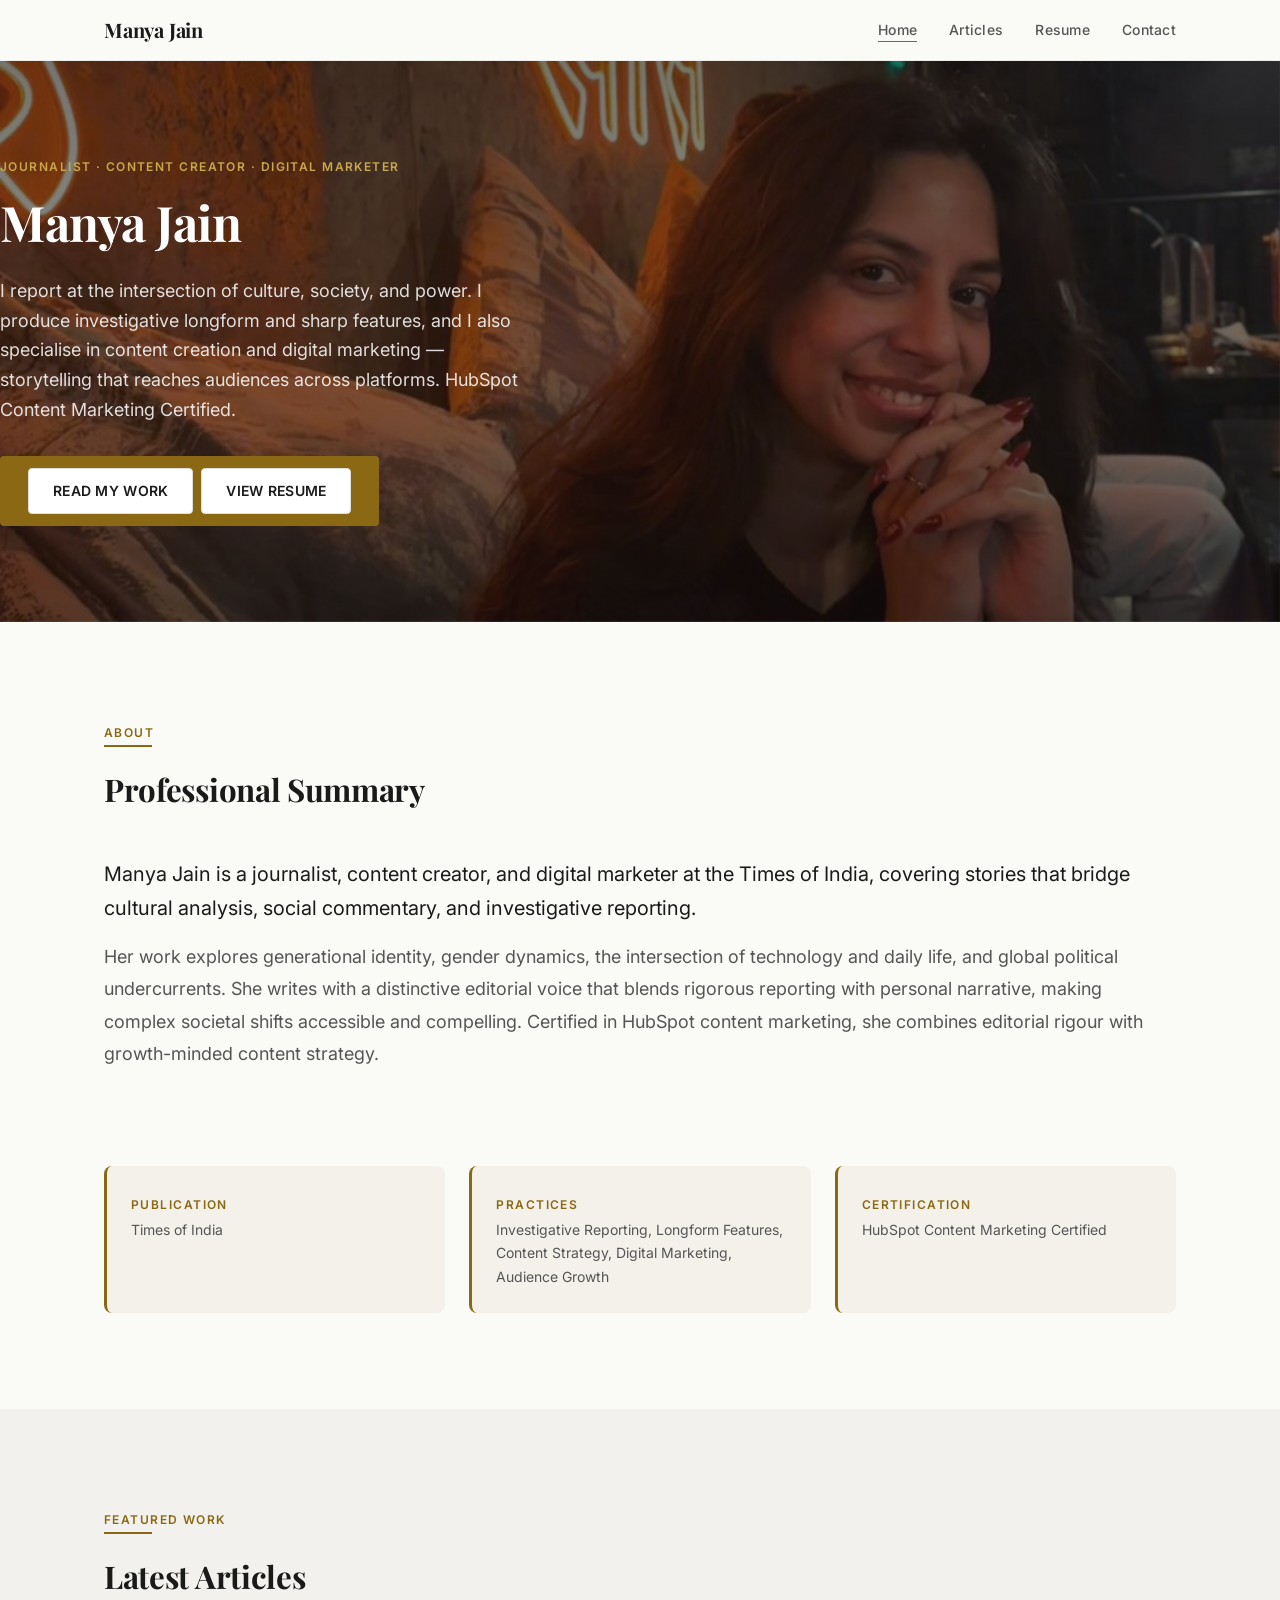
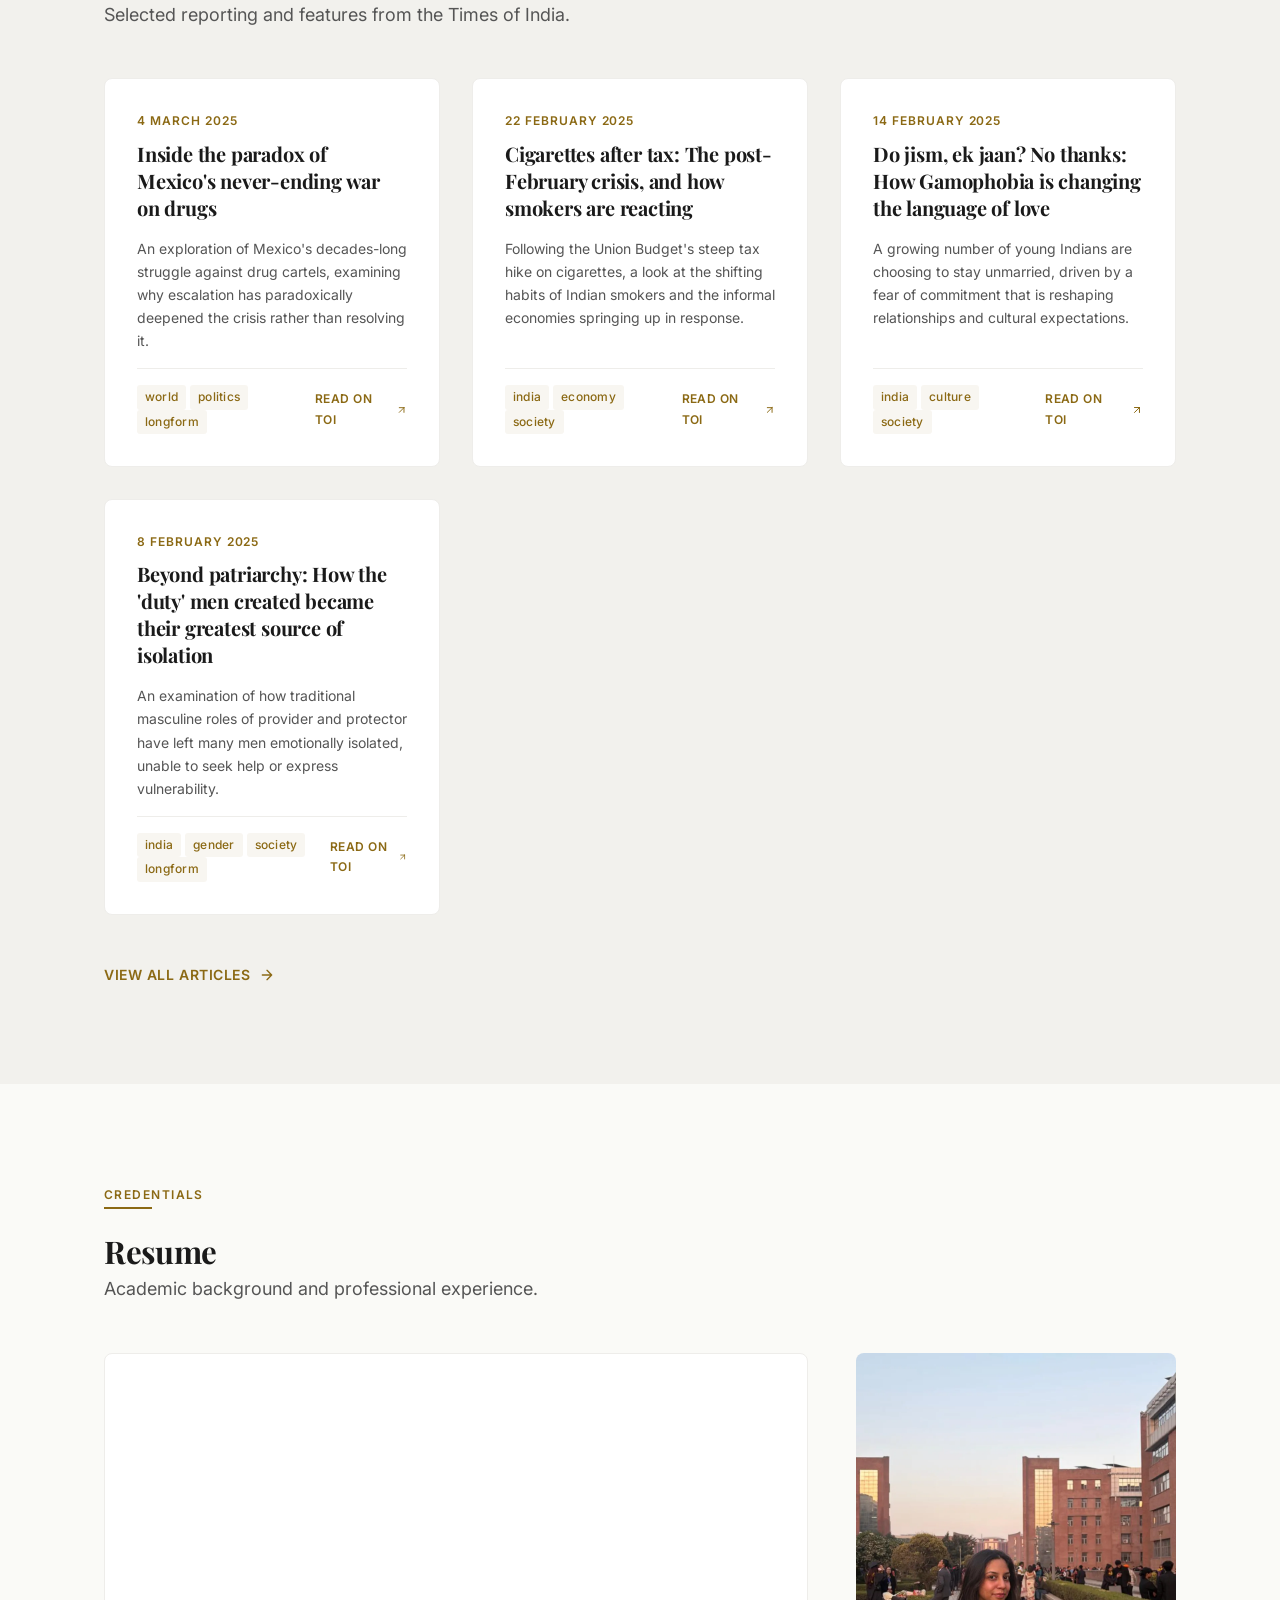
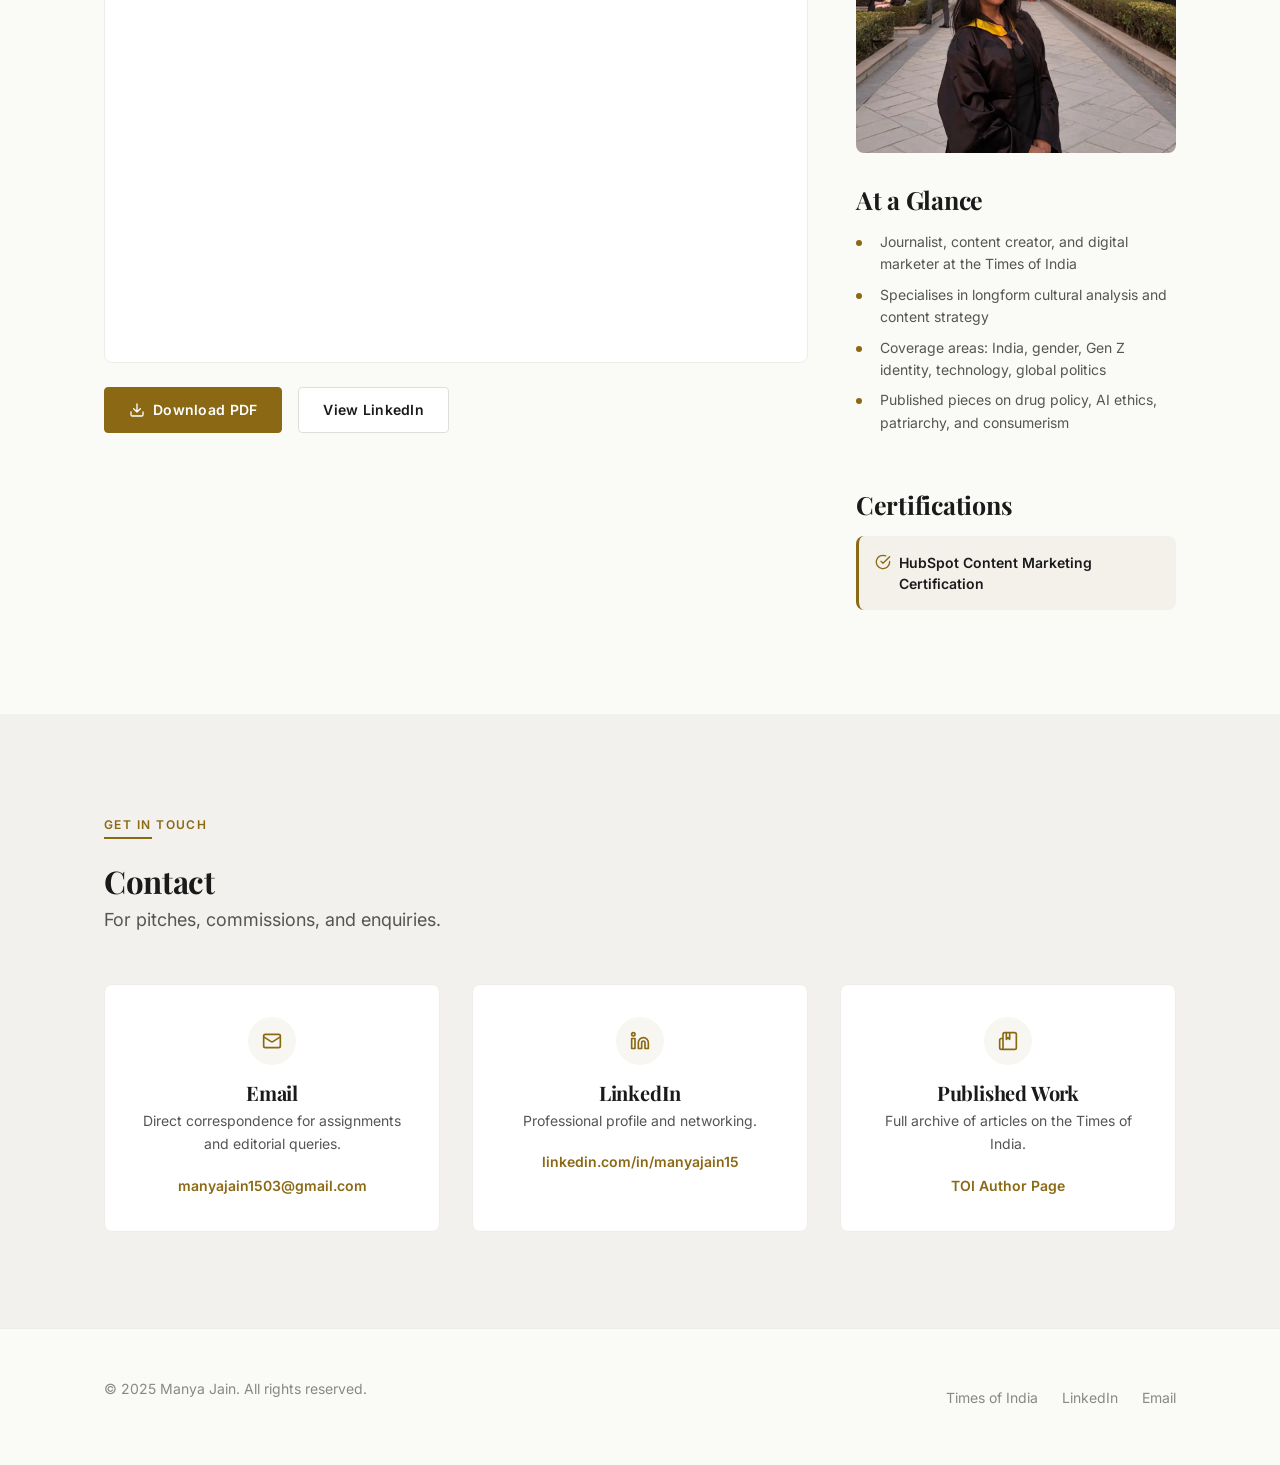
==== index.html @ 1fdf4e92 "Initial commit: Manya Jain portfolio website" ====
<!DOCTYPE html>
<html lang="en">
<head>
  <meta charset="UTF-8">
  <meta name="viewport" content="width=device-width, initial-scale=1.0">

  <!-- SEO -->
  <title>Manya Jain — Journalist, Content Creator &amp; Digital Marketer</title>
  <meta name="description" content="Portfolio of Manya Jain, journalist at the Times of India and certified content marketer. Covering culture, society, and global affairs with editorial rigour and digital-first strategy.">
  <meta name="author" content="Manya Jain">
  <link rel="canonical" href="https://manyajain15.github.io/manya-jain-portfolio/">

  <!-- Open Graph -->
  <meta property="og:type" content="website">
  <meta property="og:title" content="Manya Jain — Journalist, Content Creator &amp; Digital Marketer">
  <meta property="og:description" content="Portfolio of Manya Jain, journalist at the Times of India and certified content marketer. Editorial reporting meets digital strategy.">
  <meta property="og:image" content="assets/photo1-1024-576.jpg">
  <meta property="og:url" content="https://manyajain15.github.io/manya-jain-portfolio/">

  <!-- Fonts: preconnect + load -->
  <link rel="preconnect" href="https://fonts.googleapis.com">
  <link rel="preconnect" href="https://fonts.gstatic.com" crossorigin>
  <link href="https://fonts.googleapis.com/css2?family=Inter:wght@400;500;600;700&family=Playfair+Display:wght@700;800&display=swap" rel="stylesheet">

  <!-- Hero image preload -->
  <link rel="preload" as="image" href="assets/photo1-1024-576.webp" type="image/webp">

  <!-- Styles -->
  <link rel="stylesheet" href="styles.css">

  <!-- JSON-LD Structured Data -->
  <script type="application/ld+json">
  {
    "@context": "https://schema.org",
    "@type": "Person",
    "name": "Manya Jain",
    "url": "https://manyajain15.github.io/manya-jain-portfolio/",
    "image": "assets/photo1.jpg",
    "jobTitle": "Journalist & Content Marketer",
    "worksFor": {
      "@type": "Organization",
      "name": "Times of India"
    },
    "sameAs": [
      "http://www.linkedin.com/in/manyajain15",
      "https://timesofindia.indiatimes.com/toireporter/author-Manya-Jain-479276813.cms"
    ],
    "email": "mailto:manyajain1503@gmail.com"
  }
  </script>
</head>
<body>

  <!-- ============================================================
       NAVIGATION
       ============================================================ -->
  <nav class="site-nav" id="site-nav" aria-label="Primary navigation">
    <div class="container">
      <a href="index.html" class="nav-brand">Manya Jain</a>
      <button class="nav-toggle" id="nav-toggle" aria-label="Open navigation menu" aria-expanded="false">
        <span></span><span></span><span></span>
      </button>
      <ul class="nav-links" id="nav-links" role="list">
        <li><a href="#home" class="active">Home</a></li>
        <li><a href="#articles">Articles</a></li>
        <li><a href="#resume">Resume</a></li>
        <li><a href="#contact">Contact</a></li>
      </ul>
    </div>
  </nav>

  <!-- ============================================================
       HERO
       ============================================================ -->
  <section class="hero" id="hero" role="banner" aria-label="Intro banner" data-focus-x="50" data-focus-y="50">
    <!-- preload top hero -->
    <link rel="preload" as="image" href="assets/photo1-1600-900.webp" type="image/webp">
    <picture id="heroPicture">
      <source type="image/webp" media="(min-width:1200px)" srcset="assets/photo1-2400-1350.webp 2400w, assets/photo1-1600-900.webp 1600w">
      <source type="image/webp" media="(min-width:600px)" srcset="assets/photo1-1024-576.webp 1024w, assets/photo1-768-432.webp 768w">
      <source type="image/jpeg" media="(min-width:1200px)" srcset="assets/photo1-2400-1350.jpg 2400w, assets/photo1-1600-900.jpg 1600w">
      <img src="assets/photo1-1024-576.jpg" alt="Manya Jain — professional portrait" class="hero-img" loading="eager" />
    </picture>

    <div class="hero-overlay" aria-hidden></div>

    <div class="hero-inner">
      <p class="kicker">Journalist · Content Creator · Digital Marketer</p>
      <h1>Manya Jain</h1>
      <p class="lead">I report at the intersection of culture, society, and power. I produce investigative longform and sharp features, and I also specialise in content creation and digital marketing — storytelling that reaches audiences across platforms. HubSpot Content Marketing Certified.</p>
      <div class="hero-cta">
        <a class="btn primary" href="#articles">Read my work</a>
        <a class="btn" href="#resume">View resume</a>
      </div>
    </div>
  </section>

  <main>

    <!-- ============================================================
         ABOUT / SUMMARY
         ============================================================ -->
    <section class="section" id="about">
      <div class="container">
        <div class="section-header">
          <span class="label">About</span>
          <hr class="section-rule">
          <h2>Professional Summary</h2>
        </div>
        <div class="about-grid fade-in">
          <div class="about-text">
            <p>Manya Jain is a journalist, content creator, and digital marketer at the Times of India, covering stories that bridge cultural analysis, social commentary, and investigative reporting.</p>
            <p>Her work explores generational identity, gender dynamics, the intersection of technology and daily life, and global political undercurrents. She writes with a distinctive editorial voice that blends rigorous reporting with personal narrative, making complex societal shifts accessible and compelling. Certified in HubSpot content marketing, she combines editorial rigour with growth-minded content strategy.</p>
          </div>
          <div class="about-highlights stagger">
            <div class="highlight-item fade-in">
              <span class="label">Publication</span>
              <p>Times of India</p>
            </div>
            <div class="highlight-item fade-in">
              <span class="label">Practices</span>
              <p>Investigative Reporting, Longform Features, Content Strategy, Digital Marketing, Audience Growth</p>
            </div>
            <div class="highlight-item fade-in">
              <span class="label">Certification</span>
              <p>HubSpot Content Marketing Certified</p>
            </div>
          </div>
        </div>
      </div>
    </section>

    <!-- ============================================================
         FEATURED ARTICLES
         ============================================================ -->
    <section class="section" id="articles" style="background: var(--color-bg-alt);">
      <div class="container">
        <div class="section-header">
          <span class="label">Featured Work</span>
          <hr class="section-rule">
          <h2>Latest Articles</h2>
          <p class="section-subtitle">Selected reporting and features from the Times of India.</p>
        </div>
        <div class="articles-grid stagger" id="featured-articles">
          <!-- Dynamically populated by script.js -->
        </div>
        <a href="articles.html" class="view-all-link">
          View all articles
          <svg xmlns="http://www.w3.org/2000/svg" width="16" height="16" viewBox="0 0 24 24" fill="none" stroke="currentColor" stroke-width="2" stroke-linecap="round" stroke-linejoin="round"><path d="M5 12h14M12 5l7 7-7 7"/></svg>
        </a>
      </div>
    </section>

    <!-- ============================================================
         RESUME
         ============================================================ -->
    <section class="section" id="resume">
      <div class="container">
        <div class="section-header">
          <span class="label">Credentials</span>
          <hr class="section-rule">
          <h2>Resume</h2>
          <p class="section-subtitle">Academic background and professional experience.</p>
        </div>
        <div class="resume-layout fade-in">
          <div>
            <div class="resume-embed-wrap">
              <iframe
                class="resume-embed"
                src="assets/Manya_Jain_Resume.pdf#toolbar=0"
                title="Resume — Manya Jain"
                loading="lazy"
              ></iframe>
            </div>
            <div class="resume-actions">
              <a href="assets/Manya_Jain_Resume.pdf" download class="btn btn-primary">
                <svg xmlns="http://www.w3.org/2000/svg" width="16" height="16" viewBox="0 0 24 24" fill="none" stroke="currentColor" stroke-width="2" stroke-linecap="round" stroke-linejoin="round"><path d="M21 15v4a2 2 0 01-2 2H5a2 2 0 01-2-2v-4M7 10l5 5 5-5M12 15V3"/></svg>
                Download PDF
              </a>
              <a href="http://www.linkedin.com/in/manyajain15" target="_blank" rel="noopener" class="btn">
                View LinkedIn
              </a>
            </div>
          </div>
          <aside class="resume-sidebar">
            <div class="resume-photo">
              <picture class="portrait">
                <source type="image/webp" srcset="assets/photo2-1200-1200.webp 1200w, assets/photo2-600-600.webp 600w">
                <img src="assets/photo2-600-600.jpg" alt="Manya Jain portrait" loading="lazy" width="300" height="300" />
              </picture>
            </div>
            <div class="cv-summary">
              <h3>At a Glance</h3>
              <ul>
                <li>Journalist, content creator, and digital marketer at the Times of India</li>
                <li>Specialises in longform cultural analysis and content strategy</li>
                <li>Coverage areas: India, gender, Gen Z identity, technology, global politics</li>
                <li>Published pieces on drug policy, AI ethics, patriarchy, and consumerism</li>
              </ul>
            </div>
            <div class="certifications">
              <h3>Certifications</h3>
              <ul>
                <li>
                  <svg xmlns="http://www.w3.org/2000/svg" width="16" height="16" viewBox="0 0 24 24" fill="none" stroke="currentColor" stroke-width="2" stroke-linecap="round" stroke-linejoin="round"><path d="M22 11.08V12a10 10 0 11-5.93-9.14"/><path d="M22 4L12 14.01l-3-3"/></svg>
                  HubSpot Content Marketing Certification
                </li>
              </ul>
            </div>
          </aside>
        </div>
      </div>
    </section>

    <!-- ============================================================
         CONTACT
         ============================================================ -->
    <section class="section contact-section" id="contact">
      <div class="container">
        <div class="section-header">
          <span class="label">Get in Touch</span>
          <hr class="section-rule">
          <h2>Contact</h2>
          <p class="section-subtitle">For pitches, commissions, and enquiries.</p>
        </div>
        <div class="contact-grid">

          <div class="contact-card fade-in">
            <div class="contact-icon">
              <svg xmlns="http://www.w3.org/2000/svg" viewBox="0 0 24 24" fill="none" stroke="currentColor" stroke-width="2" stroke-linecap="round" stroke-linejoin="round"><rect x="2" y="4" width="20" height="16" rx="2"/><path d="M22 7l-8.97 5.7a1.94 1.94 0 01-2.06 0L2 7"/></svg>
            </div>
            <h4>Email</h4>
            <p>Direct correspondence for assignments and editorial queries.</p>
            <a href="mailto:manyajain1503@gmail.com" class="contact-link">manyajain1503@gmail.com</a>
          </div>

          <div class="contact-card fade-in">
            <div class="contact-icon">
              <svg xmlns="http://www.w3.org/2000/svg" viewBox="0 0 24 24" fill="none" stroke="currentColor" stroke-width="2" stroke-linecap="round" stroke-linejoin="round"><path d="M16 8a6 6 0 016 6v7h-4v-7a2 2 0 00-4 0v7h-4v-7a6 6 0 016-6z"/><rect x="2" y="9" width="4" height="12"/><circle cx="4" cy="4" r="2"/></svg>
            </div>
            <h4>LinkedIn</h4>
            <p>Professional profile and networking.</p>
            <a href="http://www.linkedin.com/in/manyajain15" target="_blank" rel="noopener" class="contact-link">linkedin.com/in/manyajain15</a>
          </div>

          <div class="contact-card fade-in">
            <div class="contact-icon">
              <svg xmlns="http://www.w3.org/2000/svg" viewBox="0 0 24 24" fill="none" stroke="currentColor" stroke-width="2" stroke-linecap="round" stroke-linejoin="round"><path d="M4 22h16a2 2 0 002-2V4a2 2 0 00-2-2H8a2 2 0 00-2 2v16a2 2 0 01-2 2zm0 0a2 2 0 01-2-2v-9c0-1.1.9-2 2-2h2M14 2v8l-2-2-2 2V2"/></svg>
            </div>
            <h4>Published Work</h4>
            <p>Full archive of articles on the Times of India.</p>
            <a href="https://timesofindia.indiatimes.com/toireporter/author-Manya-Jain-479276813.cms" target="_blank" rel="noopener" class="contact-link">TOI Author Page</a>
          </div>

        </div>
      </div>
    </section>

  </main>

  <!-- ============================================================
       FOOTER
       ============================================================ -->
  <footer class="site-footer">
    <div class="container footer-inner">
      <p class="footer-copy">&copy; 2025 Manya Jain. All rights reserved.</p>
      <ul class="footer-links" role="list">
        <li><a href="https://timesofindia.indiatimes.com/toireporter/author-Manya-Jain-479276813.cms" target="_blank" rel="noopener">Times of India</a></li>
        <li><a href="http://www.linkedin.com/in/manyajain15" target="_blank" rel="noopener">LinkedIn</a></li>
        <li><a href="mailto:manyajain1503@gmail.com">Email</a></li>
      </ul>
    </div>
  </footer>

  <!-- Scripts (deferred) -->
  <script src="script.js" defer></script>
</body>
</html>
---- styles.css ----
/* ============================================================
   Manya Jain — Portfolio Design System
   Editorial-grade, mobile-first, accessible
   ============================================================ */

/* --- Design Tokens --- */
:root {
  /* Palette */
  --color-bg:        #FAFAF7;
  --color-bg-alt:    #F2F1ED;
  --color-surface:   #FFFFFF;
  --color-text:      #1A1A1A;
  --color-text-secondary: #555555;
  --color-muted:     #888888;
  --color-accent:    #8B6914;
  --color-accent-light: #C9A84C;
  --color-accent-bg: rgba(139, 105, 20, 0.06);
  --color-border:    #E0DED8;
  --color-border-light: #EEEDEA;
  --color-link:      #8B6914;
  --color-link-hover:#6B5010;
  --color-hero-overlay: rgba(26, 26, 26, 0.55);

  /* Typography */
  --font-heading:    'Playfair Display', Georgia, 'Times New Roman', serif;
  --font-body:       'Inter', -apple-system, BlinkMacSystemFont, 'Segoe UI', Roboto, sans-serif;
  --font-mono:       'JetBrains Mono', 'Fira Code', monospace;

  /* Type Scale (major third — 1.25) */
  --text-xs:   0.75rem;   /* 12px */
  --text-sm:   0.875rem;  /* 14px */
  --text-base: 1rem;      /* 16px */
  --text-md:   1.125rem;  /* 18px */
  --text-lg:   1.25rem;   /* 20px */
  --text-xl:   1.563rem;  /* 25px */
  --text-2xl:  1.953rem;  /* ~31px */
  --text-3xl:  2.441rem;  /* ~39px */
  --text-4xl:  3.052rem;  /* ~49px */

  /* Spacing */
  --space-xs:  0.25rem;
  --space-sm:  0.5rem;
  --space-md:  1rem;
  --space-lg:  1.5rem;
  --space-xl:  2rem;
  --space-2xl: 3rem;
  --space-3xl: 4rem;
  --space-4xl: 6rem;

  /* Layout */
  --max-width:   1120px;
  --radius-sm:   4px;
  --radius-md:   8px;
  --radius-lg:   12px;

  /* Motion */
  --ease-out:    cubic-bezier(0.16, 1, 0.3, 1);
  --transition:  0.25s var(--ease-out);
  --transition-slow: 0.45s var(--ease-out);

  /* Hero */
  --hero-focus: 50% 50%;
  --hero-height-desktop: 60vh;
  --hero-height-mobile:  48vh;
}


/* --- Reset & Base --- */
*, *::before, *::after { box-sizing: border-box; margin: 0; padding: 0; }

html {
  font-size: 16px;
  scroll-behavior: smooth;
  -webkit-text-size-adjust: 100%;
}

body {
  font-family: var(--font-body);
  font-size: var(--text-base);
  line-height: 1.7;
  color: var(--color-text);
  background-color: var(--color-bg);
  -webkit-font-smoothing: antialiased;
  -moz-osx-font-smoothing: grayscale;
}

img { max-width: 100%; height: auto; display: block; }
a { color: var(--color-link); text-decoration: none; transition: color var(--transition); }
a:hover { color: var(--color-link-hover); }
a:focus-visible { outline: 2px solid var(--color-accent); outline-offset: 2px; border-radius: 2px; }
button:focus-visible { outline: 2px solid var(--color-accent); outline-offset: 2px; border-radius: 2px; }

::selection { background: var(--color-accent); color: #fff; }


/* --- Typography --- */
h1, h2, h3, h4 {
  font-family: var(--font-heading);
  font-weight: 700;
  line-height: 1.2;
  letter-spacing: -0.01em;
  color: var(--color-text);
}

h1 { font-size: var(--text-4xl); }
h2 { font-size: var(--text-2xl); margin-bottom: var(--space-md); }
h3 { font-size: var(--text-xl);  margin-bottom: var(--space-sm); }
h4 { font-size: var(--text-lg);  }

p { margin-bottom: var(--space-md); }

.label {
  font-family: var(--font-body);
  font-size: var(--text-xs);
  font-weight: 600;
  letter-spacing: 0.12em;
  text-transform: uppercase;
  color: var(--color-accent);
}

.section-rule {
  width: 48px;
  height: 2px;
  background: var(--color-accent);
  border: none;
  margin-bottom: var(--space-lg);
}


/* --- Container --- */
.container {
  width: 100%;
  max-width: var(--max-width);
  margin: 0 auto;
  padding: 0 var(--space-lg);
}


/* ============================================================
   NAVIGATION
   ============================================================ */
.site-nav {
  position: sticky;
  top: 0;
  z-index: 100;
  background: rgba(250, 250, 247, 0.92);
  backdrop-filter: blur(12px);
  -webkit-backdrop-filter: blur(12px);
  border-bottom: 1px solid var(--color-border-light);
  transition: box-shadow var(--transition);
}

.site-nav.scrolled {
  box-shadow: 0 1px 8px rgba(0,0,0,0.06);
}

.site-nav .container {
  display: flex;
  align-items: center;
  justify-content: space-between;
  height: 60px;
}

.nav-brand {
  font-family: var(--font-heading);
  font-size: var(--text-lg);
  font-weight: 700;
  color: var(--color-text);
  letter-spacing: -0.01em;
}
.nav-brand:hover { color: var(--color-accent); }

.nav-links {
  display: flex;
  align-items: center;
  gap: var(--space-xl);
  list-style: none;
}

.nav-links a {
  font-size: var(--text-sm);
  font-weight: 500;
  color: var(--color-text-secondary);
  letter-spacing: 0.02em;
  position: relative;
  padding-bottom: 2px;
}

.nav-links a::after {
  content: '';
  position: absolute;
  left: 0;
  bottom: -2px;
  width: 0;
  height: 1.5px;
  background: var(--color-accent);
  transition: width var(--transition);
}
.nav-links a:hover::after,
.nav-links a.active::after { width: 100%; }
.nav-links a:hover { color: var(--color-text); }

/* Mobile hamburger */
.nav-toggle {
  display: none;
  background: none;
  border: none;
  cursor: pointer;
  padding: var(--space-sm);
}
.nav-toggle span {
  display: block;
  width: 22px;
  height: 2px;
  background: var(--color-text);
  margin: 5px 0;
  transition: var(--transition);
  border-radius: 1px;
}

@media (max-width: 768px) {
  .nav-toggle { display: block; }

  .nav-links {
    display: none;
    position: absolute;
    top: 60px;
    left: 0;
    right: 0;
    background: var(--color-surface);
    flex-direction: column;
    padding: var(--space-lg);
    gap: var(--space-lg);
    border-bottom: 1px solid var(--color-border);
    box-shadow: 0 8px 24px rgba(0,0,0,0.08);
  }
  .nav-links.open { display: flex; }
}


/* ============================================================
   HERO SECTION
   ============================================================ */
.hero{
  position:relative;
  min-height:var(--hero-height-desktop);
  display:flex;
  align-items:center;
  color: #fff;
  overflow:hidden;
}
.hero img.hero-img{
  position:absolute;
  inset:0;
  width:100%;
  height:100%;
  object-fit:cover;
  object-position: var(--hero-focus);
  filter: saturate(.9) contrast(.95);
  transition: transform .4s ease, opacity .4s ease;
  will-change: transform;
}
.hero .hero-overlay{
  position:absolute; inset:0;
  background: linear-gradient(180deg, rgba(10,10,10,0.55) 0%, rgba(10,10,10,0.45) 50%, rgba(10,10,10,0.55) 100%);
  pointer-events:none;
}
.hero-inner{ position:relative; max-width:720px; padding:48px; z-index:2; }
@media (max-width:980px){
  .hero{ min-height:var(--hero-height-mobile) }
}

.hero-inner {
  position: relative;
  z-index: 3;
  color: #fff;
  max-width: 640px;
  padding: var(--space-4xl) 0;
}

.hero-inner .kicker {
  color: var(--color-accent-light);
  margin-bottom: var(--space-md);
  font-family: var(--font-body);
  font-size: var(--text-xs);
  font-weight: 600;
  letter-spacing: 0.12em;
  text-transform: uppercase;
}

.hero-inner h1 {
  color: #fff;
  margin-bottom: var(--space-lg);
  font-size: var(--text-4xl);
}

.hero-inner .lead {
  font-size: var(--text-md);
  line-height: 1.65;
  color: rgba(255,255,255,0.85);
  margin-bottom: var(--space-xl);
  max-width: 520px;
}

.hero-cta {
  display: inline-flex;
  align-items: center;
  gap: var(--space-sm);
  background: var(--color-accent);
  color: #fff;
  font-size: var(--text-sm);
  font-weight: 600;
  padding: 12px 28px;
  border-radius: var(--radius-sm);
  letter-spacing: 0.04em;
  text-transform: uppercase;
  border: none;
  cursor: pointer;
  transition: background var(--transition), transform var(--transition);
}
.hero-cta:hover { background: var(--color-link-hover); color: #fff; transform: translateY(-1px); }
.hero-cta svg { width: 16px; height: 16px; }


/* ============================================================
   SECTIONS
   ============================================================ */
.section {
  padding: var(--space-4xl) 0;
}

.section-header {
  margin-bottom: var(--space-2xl);
}

.section-header h2 {
  margin-bottom: var(--space-xs);
}

.section-subtitle {
  color: var(--color-text-secondary);
  font-size: var(--text-md);
  max-width: 560px;
}


/* ============================================================
   ABOUT / SUMMARY
   ============================================================ */
.about-grid {
  display: grid;
  grid-template-columns: 1fr;
  gap: var(--space-2xl);
}

.about-text p {
  font-size: var(--text-md);
  color: var(--color-text-secondary);
  line-height: 1.8;
}

.about-text p:first-of-type {
  font-size: var(--text-lg);
  color: var(--color-text);
  line-height: 1.7;
}

.about-highlights {
  display: grid;
  grid-template-columns: repeat(auto-fit, minmax(200px, 1fr));
  gap: var(--space-lg);
  margin-top: var(--space-xl);
}

.highlight-item {
  padding: var(--space-lg);
  background: var(--color-accent-bg);
  border-radius: var(--radius-md);
  border-left: 3px solid var(--color-accent);
}

.highlight-item .label {
  margin-bottom: var(--space-xs);
}

.highlight-item p {
  font-size: var(--text-sm);
  color: var(--color-text-secondary);
  margin: 0;
}


/* ============================================================
   ARTICLE CARDS
   ============================================================ */
.articles-grid {
  display: grid;
  grid-template-columns: repeat(auto-fill, minmax(300px, 1fr));
  gap: var(--space-xl);
}

.article-card {
  background: var(--color-surface);
  border: 1px solid var(--color-border-light);
  border-radius: var(--radius-md);
  padding: var(--space-xl);
  transition: transform var(--transition), box-shadow var(--transition), border-color var(--transition);
  display: flex;
  flex-direction: column;
}

.article-card:hover {
  transform: translateY(-3px);
  box-shadow: 0 8px 30px rgba(0,0,0,0.06);
  border-color: var(--color-accent-light);
}

.article-card .card-date {
  font-size: var(--text-xs);
  font-weight: 600;
  color: var(--color-accent);
  letter-spacing: 0.08em;
  text-transform: uppercase;
  margin-bottom: var(--space-sm);
}

.article-card h3 {
  font-size: var(--text-lg);
  line-height: 1.35;
  margin-bottom: var(--space-md);
}

.article-card h3 a {
  color: var(--color-text);
  transition: color var(--transition);
}
.article-card h3 a:hover { color: var(--color-accent); }

.article-card .card-excerpt {
  font-size: var(--text-sm);
  color: var(--color-text-secondary);
  line-height: 1.65;
  flex: 1;
  margin-bottom: var(--space-md);
}

.article-card .card-meta {
  display: flex;
  align-items: center;
  justify-content: space-between;
  font-size: var(--text-xs);
  color: var(--color-muted);
  padding-top: var(--space-md);
  border-top: 1px solid var(--color-border-light);
}

.card-read-link {
  font-weight: 600;
  color: var(--color-accent);
  font-size: var(--text-xs);
  letter-spacing: 0.04em;
  text-transform: uppercase;
  display: inline-flex;
  align-items: center;
  gap: 4px;
}
.card-read-link:hover { color: var(--color-link-hover); }
.card-read-link svg { width: 12px; height: 12px; transition: transform var(--transition); }
.card-read-link:hover svg { transform: translateX(3px); }

.view-all-link {
  display: inline-flex;
  align-items: center;
  gap: var(--space-sm);
  font-weight: 600;
  font-size: var(--text-sm);
  color: var(--color-accent);
  margin-top: var(--space-2xl);
  letter-spacing: 0.04em;
  text-transform: uppercase;
}
.view-all-link:hover { color: var(--color-link-hover); }


/* ============================================================
   ARTICLES PAGE  (articles.html)
   ============================================================ */
.page-header {
  padding: var(--space-3xl) 0 var(--space-xl);
  border-bottom: 1px solid var(--color-border-light);
  margin-bottom: var(--space-2xl);
}

.page-header h1 {
  font-size: var(--text-3xl);
  margin-bottom: var(--space-sm);
}

.page-header .section-subtitle {
  margin-bottom: var(--space-xl);
}

/* Search & Filters */
.search-filters {
  display: flex;
  flex-wrap: wrap;
  gap: var(--space-md);
  align-items: center;
}

.search-input-wrap {
  position: relative;
  flex: 1;
  min-width: 240px;
}

.search-input-wrap svg {
  position: absolute;
  left: 14px;
  top: 50%;
  transform: translateY(-50%);
  width: 16px;
  height: 16px;
  color: var(--color-muted);
  pointer-events: none;
}

.search-input {
  width: 100%;
  padding: 11px 14px 11px 40px;
  border: 1px solid var(--color-border);
  border-radius: var(--radius-sm);
  font-family: var(--font-body);
  font-size: var(--text-sm);
  color: var(--color-text);
  background: var(--color-surface);
  transition: border-color var(--transition), box-shadow var(--transition);
}
.search-input:focus {
  outline: none;
  border-color: var(--color-accent);
  box-shadow: 0 0 0 3px var(--color-accent-bg);
}
.search-input::placeholder { color: var(--color-muted); }

.filter-select {
  padding: 11px 36px 11px 14px;
  border: 1px solid var(--color-border);
  border-radius: var(--radius-sm);
  font-family: var(--font-body);
  font-size: var(--text-sm);
  color: var(--color-text);
  background: var(--color-surface);
  appearance: none;
  cursor: pointer;
  background-image: url("data:image/svg+xml,%3Csvg xmlns='http://www.w3.org/2000/svg' width='12' height='12' viewBox='0 0 24 24' fill='none' stroke='%23888' stroke-width='2'%3E%3Cpath d='M6 9l6 6 6-6'/%3E%3C/svg%3E");
  background-repeat: no-repeat;
  background-position: right 12px center;
  transition: border-color var(--transition);
}
.filter-select:focus {
  outline: none;
  border-color: var(--color-accent);
  box-shadow: 0 0 0 3px var(--color-accent-bg);
}

.results-count {
  font-size: var(--text-sm);
  color: var(--color-muted);
  margin-bottom: var(--space-lg);
}

.no-results {
  text-align: center;
  padding: var(--space-4xl) var(--space-xl);
  color: var(--color-muted);
  font-style: italic;
}

/* Tags */
.tag {
  display: inline-block;
  font-size: var(--text-xs);
  font-weight: 500;
  color: var(--color-accent);
  background: var(--color-accent-bg);
  padding: 2px 8px;
  border-radius: 3px;
  letter-spacing: 0.02em;
  margin-right: 4px;
}


/* ============================================================
   RESUME SECTION
   ============================================================ */
.resume-layout {
  display: grid;
  grid-template-columns: 1fr;
  gap: var(--space-2xl);
}

.resume-embed-wrap {
  background: var(--color-surface);
  border: 1px solid var(--color-border-light);
  border-radius: var(--radius-md);
  overflow: hidden;
}

.resume-embed {
  width: 100%;
  height: 600px;
  border: none;
}

.resume-actions {
  display: flex;
  gap: var(--space-md);
  margin-top: var(--space-lg);
}

.resume-sidebar {
  display: flex;
  flex-direction: column;
  gap: var(--space-xl);
}

.resume-photo {
  border-radius: var(--radius-md);
  overflow: hidden;
  aspect-ratio: 4/5;
}

.resume-photo img {
  width: 100%;
  height: 100%;
  object-fit: cover;
  transition: transform var(--transition-slow);
}
.resume-photo:hover img { transform: scale(1.02); }

.cv-summary h3 {
  margin-bottom: var(--space-md);
}

.cv-summary ul {
  list-style: none;
  padding: 0;
}

.cv-summary li {
  position: relative;
  padding-left: var(--space-lg);
  margin-bottom: var(--space-sm);
  font-size: var(--text-sm);
  color: var(--color-text-secondary);
  line-height: 1.6;
}

.cv-summary li::before {
  content: '';
  position: absolute;
  left: 0;
  top: 9px;
  width: 6px;
  height: 6px;
  background: var(--color-accent);
  border-radius: 50%;
}

@media (min-width: 769px) {
  .resume-layout {
    grid-template-columns: 1fr 320px;
  }
}

/* Certifications */
.certifications {
  margin-top: var(--space-md);
}

.certifications h3 {
  margin-bottom: var(--space-md);
}

.certifications ul {
  list-style: none;
  padding: 0;
}

.certifications li {
  display: flex;
  align-items: flex-start;
  gap: var(--space-sm);
  padding: var(--space-md);
  background: var(--color-accent-bg);
  border-radius: var(--radius-md);
  border-left: 3px solid var(--color-accent);
  font-size: var(--text-sm);
  font-weight: 600;
  color: var(--color-text);
  line-height: 1.5;
  margin-bottom: var(--space-sm);
}

.certifications li svg {
  flex-shrink: 0;
  color: var(--color-accent);
  margin-top: 2px;
}


/* ============================================================
   CONTACT SECTION
   ============================================================ */
.contact-section {
  background: var(--color-bg-alt);
}

.contact-grid {
  display: grid;
  grid-template-columns: repeat(auto-fit, minmax(240px, 1fr));
  gap: var(--space-xl);
  margin-top: var(--space-xl);
}

.contact-card {
  background: var(--color-surface);
  border: 1px solid var(--color-border-light);
  border-radius: var(--radius-md);
  padding: var(--space-xl);
  text-align: center;
  transition: transform var(--transition), box-shadow var(--transition);
}
.contact-card:hover {
  transform: translateY(-2px);
  box-shadow: 0 4px 20px rgba(0,0,0,0.05);
}

.contact-card .contact-icon {
  width: 48px;
  height: 48px;
  margin: 0 auto var(--space-md);
  display: flex;
  align-items: center;
  justify-content: center;
  background: var(--color-accent-bg);
  border-radius: 50%;
  color: var(--color-accent);
}
.contact-card .contact-icon svg { width: 20px; height: 20px; }

.contact-card h4 {
  margin-bottom: var(--space-xs);
}

.contact-card p {
  font-size: var(--text-sm);
  color: var(--color-text-secondary);
  margin-bottom: var(--space-md);
}

.contact-card a.contact-link {
  font-weight: 600;
  font-size: var(--text-sm);
  color: var(--color-accent);
}


/* ============================================================
   BUTTONS
   ============================================================ */
.btn {
  display: inline-flex;
  align-items: center;
  gap: var(--space-sm);
  padding: 10px 24px;
  font-family: var(--font-body);
  font-size: var(--text-sm);
  font-weight: 600;
  border-radius: var(--radius-sm);
  border: 1px solid var(--color-border);
  background: var(--color-surface);
  color: var(--color-text);
  cursor: pointer;
  transition: all var(--transition);
  text-decoration: none;
  letter-spacing: 0.02em;
}
.btn:hover {
  border-color: var(--color-accent);
  color: var(--color-accent);
}
.btn svg { width: 16px; height: 16px; }

.btn-primary {
  background: var(--color-accent);
  color: #fff;
  border-color: var(--color-accent);
}
.btn-primary:hover {
  background: var(--color-link-hover);
  border-color: var(--color-link-hover);
  color: #fff;
}


/* ============================================================
   FOOTER
   ============================================================ */
.site-footer {
  border-top: 1px solid var(--color-border-light);
  padding: var(--space-2xl) 0;
  background: var(--color-bg);
}

.footer-inner {
  display: flex;
  flex-wrap: wrap;
  align-items: center;
  justify-content: space-between;
  gap: var(--space-md);
}

.footer-copy {
  font-size: var(--text-sm);
  color: var(--color-muted);
}

.footer-links {
  display: flex;
  gap: var(--space-lg);
  list-style: none;
}

.footer-links a {
  font-size: var(--text-sm);
  color: var(--color-muted);
}
.footer-links a:hover { color: var(--color-accent); }


/* ============================================================
   ANIMATIONS
   ============================================================ */
.fade-in {
  opacity: 0;
  transform: translateY(16px);
  transition: opacity 0.6s var(--ease-out), transform 0.6s var(--ease-out);
}

.fade-in.visible {
  opacity: 1;
  transform: translateY(0);
}

/* Stagger children */
.stagger > .fade-in:nth-child(1) { transition-delay: 0.05s; }
.stagger > .fade-in:nth-child(2) { transition-delay: 0.10s; }
.stagger > .fade-in:nth-child(3) { transition-delay: 0.15s; }
.stagger > .fade-in:nth-child(4) { transition-delay: 0.20s; }


/* ============================================================
   RESPONSIVE
   ============================================================ */
@media (max-width: 768px) {
  :root {
    --text-4xl: 2.2rem;
    --text-3xl: 1.8rem;
    --text-2xl: 1.5rem;
    --hero-height-desktop: var(--hero-height-mobile);
  }

  .hero { min-height: var(--hero-height-mobile); }
  .hero-content { padding: var(--space-2xl) 0; }

  .section { padding: var(--space-2xl) 0; }

  .articles-grid {
    grid-template-columns: 1fr;
  }

  .search-filters {
    flex-direction: column;
    align-items: stretch;
  }

  .footer-inner {
    flex-direction: column;
    text-align: center;
  }

  .resume-embed { height: 400px; }
}

@media (max-width: 480px) {
  .container { padding: 0 var(--space-md); }
  .hero-content h1 { font-size: 1.8rem; }
}


/* ============================================================
   UTILITY
   ============================================================ */
.sr-only {
  position: absolute;
  width: 1px;
  height: 1px;
  padding: 0;
  margin: -1px;
  overflow: hidden;
  clip: rect(0, 0, 0, 0);
  white-space: nowrap;
  border: 0;
}
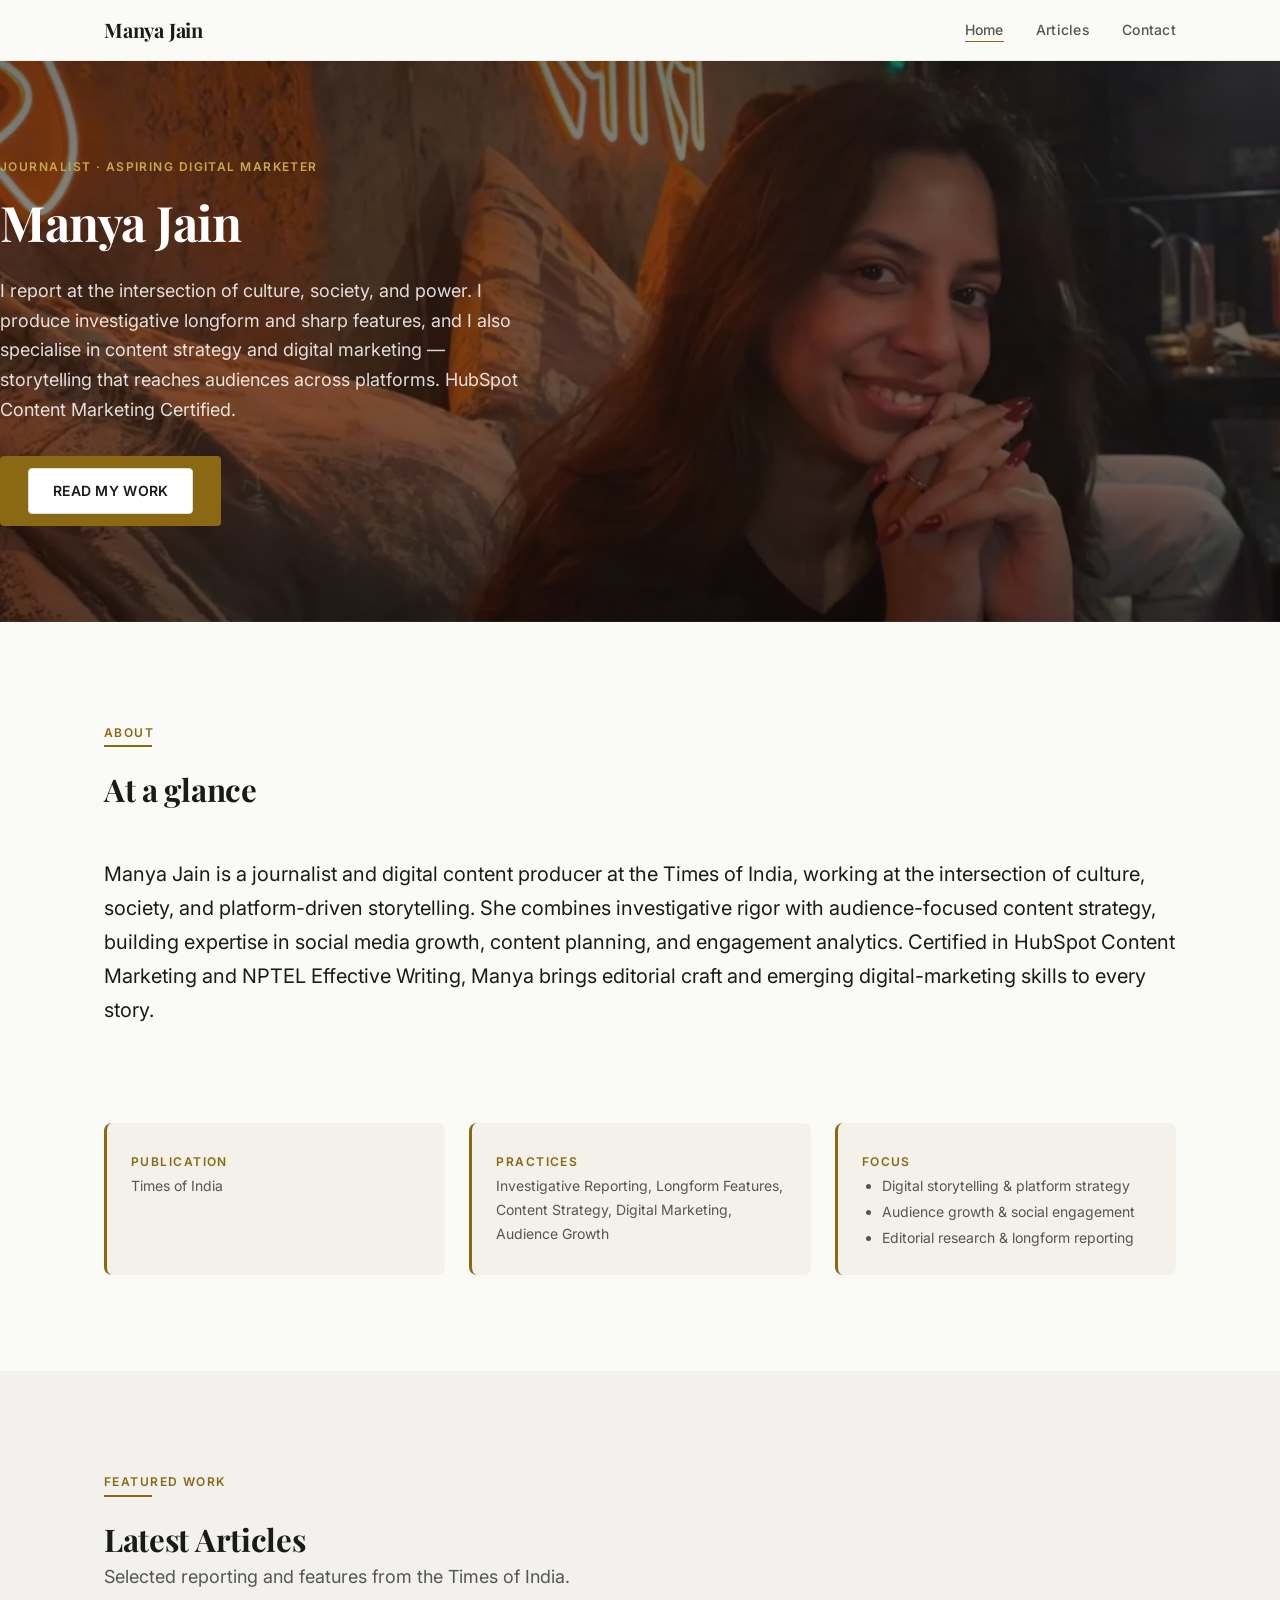
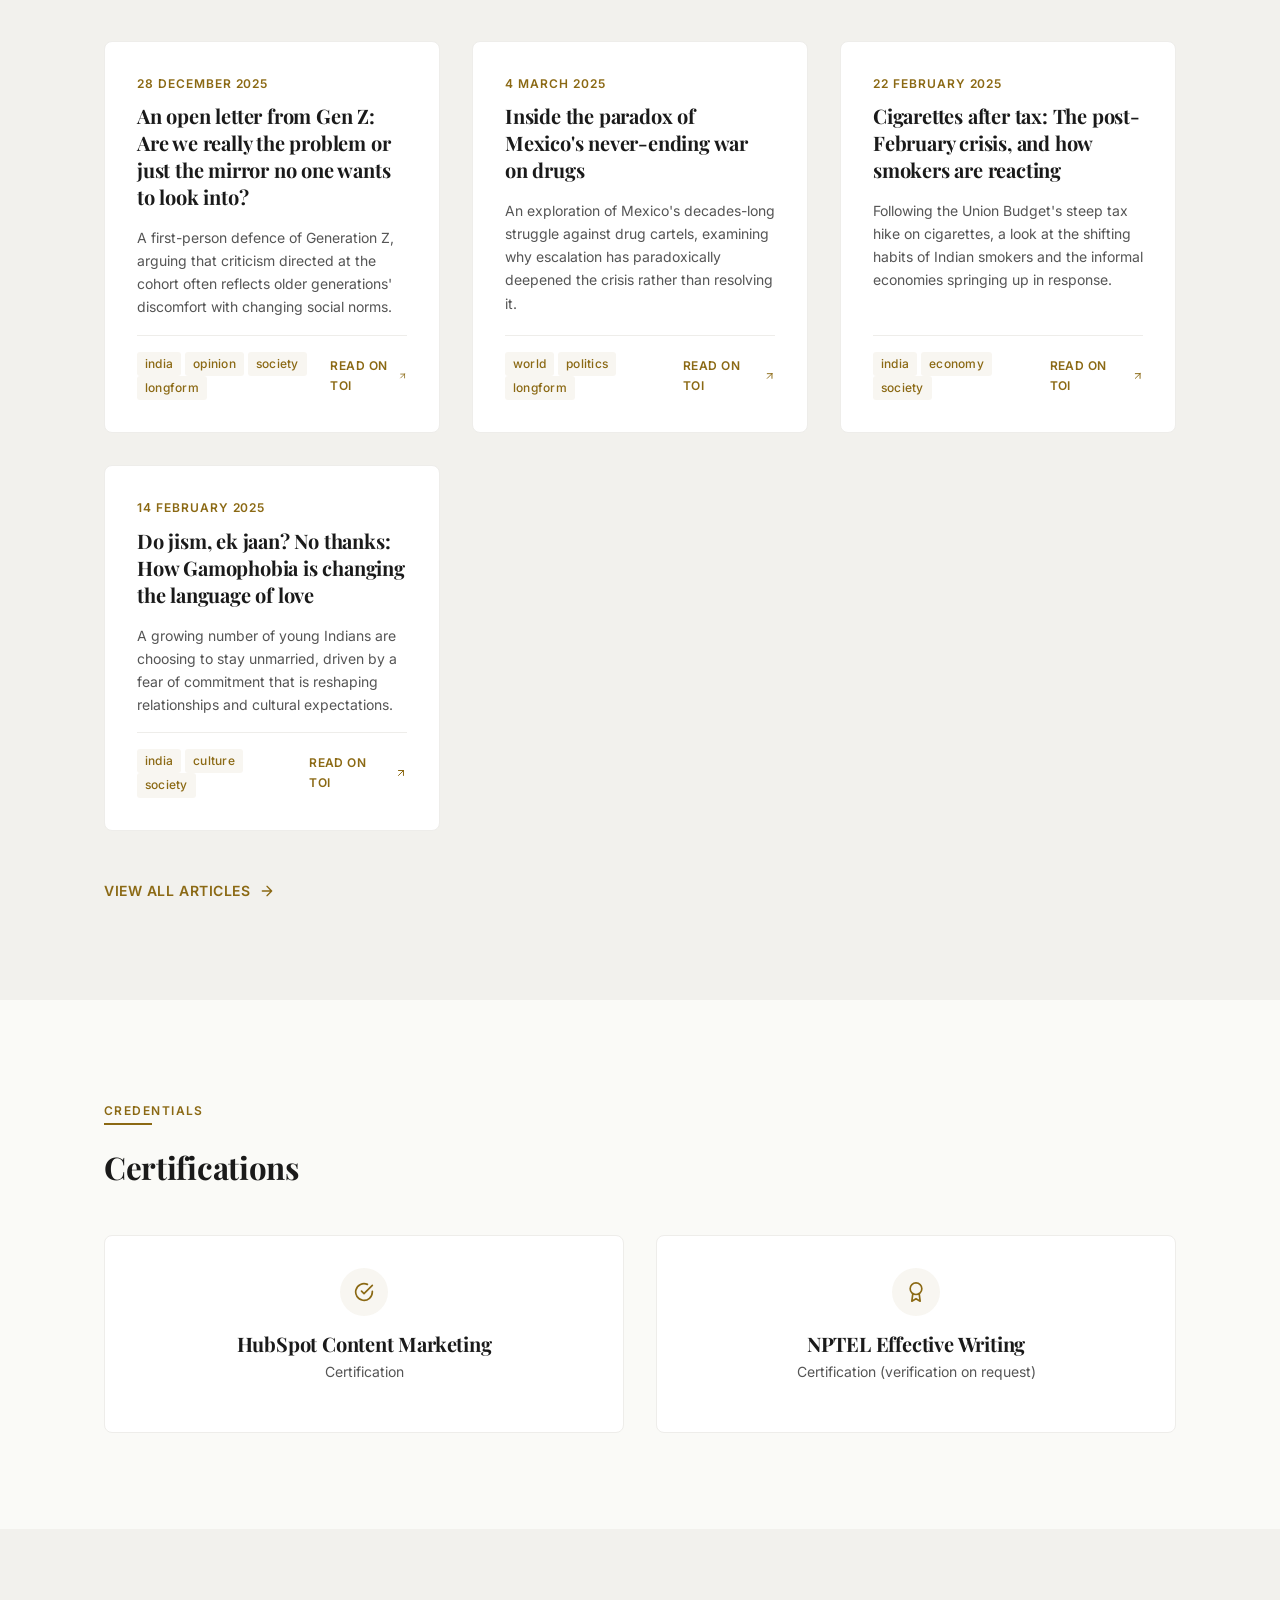
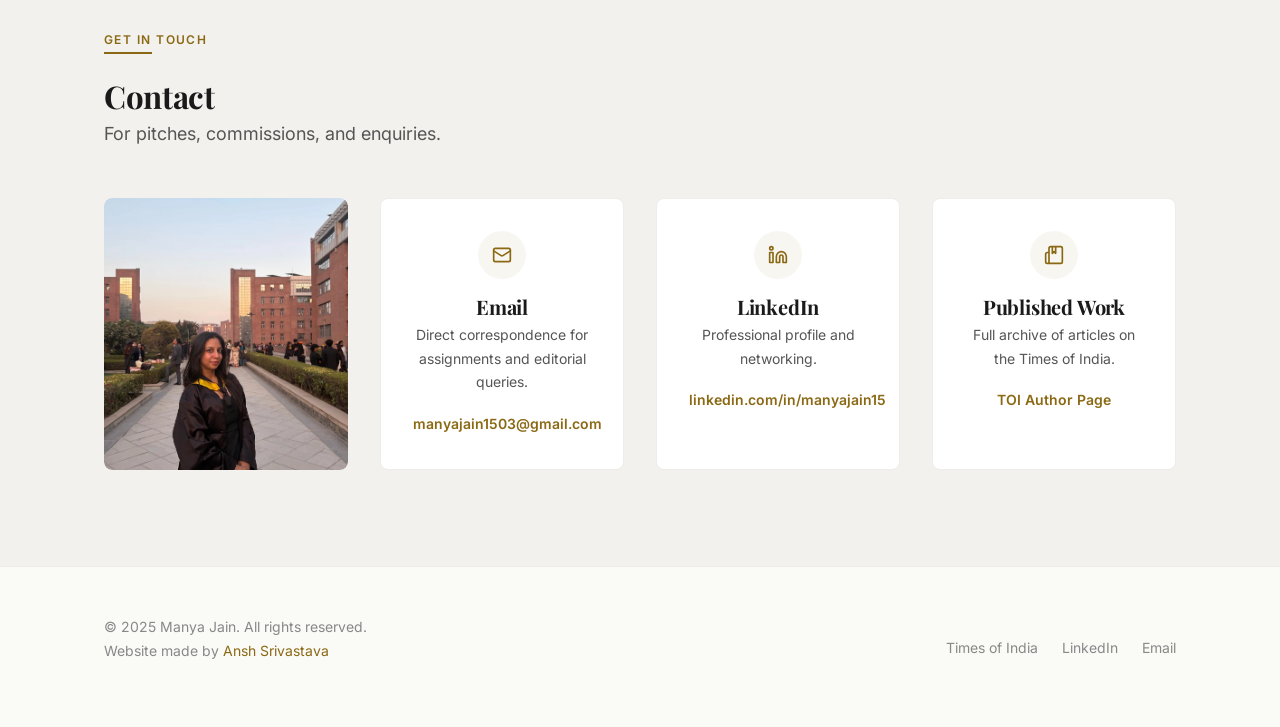
==== commit 3478d0f4: "chore: remove resume UI, remove duplicate At-a-glance, add certifications (HubSpot,NPTEL), fix artic" ====
--- a/index.html
+++ b/index.html
@@ -5,15 +5,15 @@
   <meta name="viewport" content="width=device-width, initial-scale=1.0">
 
   <!-- SEO -->
-  <title>Manya Jain — Journalist, Content Creator &amp; Digital Marketer</title>
-  <meta name="description" content="Portfolio of Manya Jain, journalist at the Times of India and certified content marketer. Covering culture, society, and global affairs with editorial rigour and digital-first strategy.">
+  <title>Manya Jain — Journalist · Aspiring Digital Marketer</title>
+  <meta name="description" content="Manya Jain — journalist and aspiring digital marketer at the Times of India, combining investigative reporting with audience-first content strategy.">
   <meta name="author" content="Manya Jain">
   <link rel="canonical" href="https://manyajain15.github.io/manya-jain-portfolio/">
 
   <!-- Open Graph -->
   <meta property="og:type" content="website">
-  <meta property="og:title" content="Manya Jain — Journalist, Content Creator &amp; Digital Marketer">
-  <meta property="og:description" content="Portfolio of Manya Jain, journalist at the Times of India and certified content marketer. Editorial reporting meets digital strategy.">
+  <meta property="og:title" content="Manya Jain — Journalist · Aspiring Digital Marketer">
+  <meta property="og:description" content="Manya Jain — journalist and aspiring digital marketer at the Times of India, combining investigative reporting with audience-first content strategy.">
   <meta property="og:image" content="assets/photo1-1024-576.jpg">
   <meta property="og:url" content="https://manyajain15.github.io/manya-jain-portfolio/">
 
@@ -36,7 +36,7 @@
     "name": "Manya Jain",
     "url": "https://manyajain15.github.io/manya-jain-portfolio/",
     "image": "assets/photo1.jpg",
-    "jobTitle": "Journalist & Content Marketer",
+    "jobTitle": "Journalist & Aspiring Digital Marketer",
     "worksFor": {
       "@type": "Organization",
       "name": "Times of India"
@@ -63,7 +63,6 @@
       <ul class="nav-links" id="nav-links" role="list">
         <li><a href="#home" class="active">Home</a></li>
         <li><a href="#articles">Articles</a></li>
-        <li><a href="#resume">Resume</a></li>
         <li><a href="#contact">Contact</a></li>
       </ul>
     </div>
@@ -85,12 +84,11 @@
     <div class="hero-overlay" aria-hidden></div>
 
     <div class="hero-inner">
-      <p class="kicker">Journalist · Content Creator · Digital Marketer</p>
+      <p class="kicker">Journalist · Aspiring Digital Marketer</p>
       <h1>Manya Jain</h1>
-      <p class="lead">I report at the intersection of culture, society, and power. I produce investigative longform and sharp features, and I also specialise in content creation and digital marketing — storytelling that reaches audiences across platforms. HubSpot Content Marketing Certified.</p>
+      <p class="lead">I report at the intersection of culture, society, and power. I produce investigative longform and sharp features, and I also specialise in content strategy and digital marketing — storytelling that reaches audiences across platforms. HubSpot Content Marketing Certified.</p>
       <div class="hero-cta">
         <a class="btn primary" href="#articles">Read my work</a>
-        <a class="btn" href="#resume">View resume</a>
       </div>
     </div>
   </section>
@@ -105,12 +103,11 @@
         <div class="section-header">
           <span class="label">About</span>
           <hr class="section-rule">
-          <h2>Professional Summary</h2>
+          <h2>At a glance</h2>
         </div>
         <div class="about-grid fade-in">
           <div class="about-text">
-            <p>Manya Jain is a journalist, content creator, and digital marketer at the Times of India, covering stories that bridge cultural analysis, social commentary, and investigative reporting.</p>
-            <p>Her work explores generational identity, gender dynamics, the intersection of technology and daily life, and global political undercurrents. She writes with a distinctive editorial voice that blends rigorous reporting with personal narrative, making complex societal shifts accessible and compelling. Certified in HubSpot content marketing, she combines editorial rigour with growth-minded content strategy.</p>
+            <p>Manya Jain is a journalist and digital content producer at the Times of India, working at the intersection of culture, society, and platform-driven storytelling. She combines investigative rigor with audience-focused content strategy, building expertise in social media growth, content planning, and engagement analytics. Certified in HubSpot Content Marketing and NPTEL Effective Writing, Manya brings editorial craft and emerging digital-marketing skills to every story.</p>
           </div>
           <div class="about-highlights stagger">
             <div class="highlight-item fade-in">
@@ -122,8 +119,12 @@
               <p>Investigative Reporting, Longform Features, Content Strategy, Digital Marketing, Audience Growth</p>
             </div>
             <div class="highlight-item fade-in">
-              <span class="label">Certification</span>
-              <p>HubSpot Content Marketing Certified</p>
+              <span class="label">Focus</span>
+              <ul>
+                <li>Digital storytelling &amp; platform strategy</li>
+                <li>Audience growth &amp; social engagement</li>
+                <li>Editorial research &amp; longform reporting</li>
+              </ul>
             </div>
           </div>
         </div>
@@ -152,62 +153,30 @@
     </section>
 
     <!-- ============================================================
-         RESUME
-         ============================================================ -->
-    <section class="section" id="resume">
+         CERTIFICATIONS
+         ============================================================ -->
+    <section class="section" id="certifications">
       <div class="container">
         <div class="section-header">
           <span class="label">Credentials</span>
           <hr class="section-rule">
-          <h2>Resume</h2>
-          <p class="section-subtitle">Academic background and professional experience.</p>
-        </div>
-        <div class="resume-layout fade-in">
-          <div>
-            <div class="resume-embed-wrap">
-              <iframe
-                class="resume-embed"
-                src="assets/Manya_Jain_Resume.pdf#toolbar=0"
-                title="Resume — Manya Jain"
-                loading="lazy"
-              ></iframe>
-            </div>
-            <div class="resume-actions">
-              <a href="assets/Manya_Jain_Resume.pdf" download class="btn btn-primary">
-                <svg xmlns="http://www.w3.org/2000/svg" width="16" height="16" viewBox="0 0 24 24" fill="none" stroke="currentColor" stroke-width="2" stroke-linecap="round" stroke-linejoin="round"><path d="M21 15v4a2 2 0 01-2 2H5a2 2 0 01-2-2v-4M7 10l5 5 5-5M12 15V3"/></svg>
-                Download PDF
-              </a>
-              <a href="http://www.linkedin.com/in/manyajain15" target="_blank" rel="noopener" class="btn">
-                View LinkedIn
-              </a>
-            </div>
-          </div>
-          <aside class="resume-sidebar">
-            <div class="resume-photo">
-              <picture class="portrait">
-                <source type="image/webp" srcset="assets/photo2-1200-1200.webp 1200w, assets/photo2-600-600.webp 600w">
-                <img src="assets/photo2-600-600.jpg" alt="Manya Jain portrait" loading="lazy" width="300" height="300" />
-              </picture>
-            </div>
-            <div class="cv-summary">
-              <h3>At a Glance</h3>
-              <ul>
-                <li>Journalist, content creator, and digital marketer at the Times of India</li>
-                <li>Specialises in longform cultural analysis and content strategy</li>
-                <li>Coverage areas: India, gender, Gen Z identity, technology, global politics</li>
-                <li>Published pieces on drug policy, AI ethics, patriarchy, and consumerism</li>
-              </ul>
-            </div>
-            <div class="certifications">
-              <h3>Certifications</h3>
-              <ul>
-                <li>
-                  <svg xmlns="http://www.w3.org/2000/svg" width="16" height="16" viewBox="0 0 24 24" fill="none" stroke="currentColor" stroke-width="2" stroke-linecap="round" stroke-linejoin="round"><path d="M22 11.08V12a10 10 0 11-5.93-9.14"/><path d="M22 4L12 14.01l-3-3"/></svg>
-                  HubSpot Content Marketing Certification
-                </li>
-              </ul>
-            </div>
-          </aside>
+          <h2>Certifications</h2>
+        </div>
+        <div class="contact-grid">
+          <div class="contact-card fade-in">
+            <div class="contact-icon">
+              <svg xmlns="http://www.w3.org/2000/svg" viewBox="0 0 24 24" fill="none" stroke="currentColor" stroke-width="2" stroke-linecap="round" stroke-linejoin="round"><path d="M22 11.08V12a10 10 0 11-5.93-9.14"/><path d="M22 4L12 14.01l-3-3"/></svg>
+            </div>
+            <h4>HubSpot Content Marketing</h4>
+            <p>Certification</p>
+          </div>
+          <div class="contact-card fade-in">
+            <div class="contact-icon">
+              <svg xmlns="http://www.w3.org/2000/svg" viewBox="0 0 24 24" fill="none" stroke="currentColor" stroke-width="2" stroke-linecap="round" stroke-linejoin="round"><circle cx="12" cy="8" r="7"></circle><polyline points="8.21 13.89 7 23 12 20 17 23 15.79 13.88"></polyline></svg>
+            </div>
+            <h4>NPTEL Effective Writing</h4>
+            <p>Certification (verification on request)</p>
+          </div>
         </div>
       </div>
     </section>
@@ -224,6 +193,13 @@
           <p class="section-subtitle">For pitches, commissions, and enquiries.</p>
         </div>
         <div class="contact-grid">
+
+          <div class="contact-card fade-in" style="padding:0; border:none; background:transparent; overflow:hidden; box-shadow:none;">
+            <picture class="portrait">
+              <source type="image/webp" srcset="assets/photo2-1200-1200.webp 1200w, assets/photo2-600-600.webp 600w">
+              <img src="assets/photo2-600-600.jpg" alt="Portrait of Manya Jain" loading="lazy" style="width:100%;height:100%;object-fit:cover;border-radius:var(--radius-md);display:block;" />
+            </picture>
+          </div>
 
           <div class="contact-card fade-in">
             <div class="contact-icon">
@@ -263,7 +239,7 @@
        ============================================================ -->
   <footer class="site-footer">
     <div class="container footer-inner">
-      <p class="footer-copy">&copy; 2025 Manya Jain. All rights reserved.</p>
+      <p class="footer-copy">&copy; 2025 Manya Jain. All rights reserved.<br>Website made by <a href="https://www.linkedin.com/in/ansh-srivastava-16a6b42a4/" target="_blank" rel="noopener noreferrer">Ansh Srivastava</a></p>
       <ul class="footer-links" role="list">
         <li><a href="https://timesofindia.indiatimes.com/toireporter/author-Manya-Jain-479276813.cms" target="_blank" rel="noopener">Times of India</a></li>
         <li><a href="http://www.linkedin.com/in/manyajain15" target="_blank" rel="noopener">LinkedIn</a></li>
--- a/styles.css
+++ b/styles.css
@@ -389,6 +389,17 @@
   margin: 0;
 }
 
+.highlight-item ul {
+  font-size: var(--text-sm);
+  color: var(--color-text-secondary);
+  margin: 0;
+  padding-left: 1.25rem;
+}
+
+.highlight-item li {
+  margin-bottom: 2px;
+}
+
 
 /* ============================================================
    ARTICLE CARDS
@@ -591,123 +602,7 @@
 }
 
 
-/* ============================================================
-   RESUME SECTION
-   ============================================================ */
-.resume-layout {
-  display: grid;
-  grid-template-columns: 1fr;
-  gap: var(--space-2xl);
-}
-
-.resume-embed-wrap {
-  background: var(--color-surface);
-  border: 1px solid var(--color-border-light);
-  border-radius: var(--radius-md);
-  overflow: hidden;
-}
-
-.resume-embed {
-  width: 100%;
-  height: 600px;
-  border: none;
-}
-
-.resume-actions {
-  display: flex;
-  gap: var(--space-md);
-  margin-top: var(--space-lg);
-}
-
-.resume-sidebar {
-  display: flex;
-  flex-direction: column;
-  gap: var(--space-xl);
-}
-
-.resume-photo {
-  border-radius: var(--radius-md);
-  overflow: hidden;
-  aspect-ratio: 4/5;
-}
-
-.resume-photo img {
-  width: 100%;
-  height: 100%;
-  object-fit: cover;
-  transition: transform var(--transition-slow);
-}
-.resume-photo:hover img { transform: scale(1.02); }
-
-.cv-summary h3 {
-  margin-bottom: var(--space-md);
-}
-
-.cv-summary ul {
-  list-style: none;
-  padding: 0;
-}
-
-.cv-summary li {
-  position: relative;
-  padding-left: var(--space-lg);
-  margin-bottom: var(--space-sm);
-  font-size: var(--text-sm);
-  color: var(--color-text-secondary);
-  line-height: 1.6;
-}
-
-.cv-summary li::before {
-  content: '';
-  position: absolute;
-  left: 0;
-  top: 9px;
-  width: 6px;
-  height: 6px;
-  background: var(--color-accent);
-  border-radius: 50%;
-}
-
-@media (min-width: 769px) {
-  .resume-layout {
-    grid-template-columns: 1fr 320px;
-  }
-}
-
-/* Certifications */
-.certifications {
-  margin-top: var(--space-md);
-}
-
-.certifications h3 {
-  margin-bottom: var(--space-md);
-}
-
-.certifications ul {
-  list-style: none;
-  padding: 0;
-}
-
-.certifications li {
-  display: flex;
-  align-items: flex-start;
-  gap: var(--space-sm);
-  padding: var(--space-md);
-  background: var(--color-accent-bg);
-  border-radius: var(--radius-md);
-  border-left: 3px solid var(--color-accent);
-  font-size: var(--text-sm);
-  font-weight: 600;
-  color: var(--color-text);
-  line-height: 1.5;
-  margin-bottom: var(--space-sm);
-}
-
-.certifications li svg {
-  flex-shrink: 0;
-  color: var(--color-accent);
-  margin-top: 2px;
-}
+
 
 
 /* ============================================================
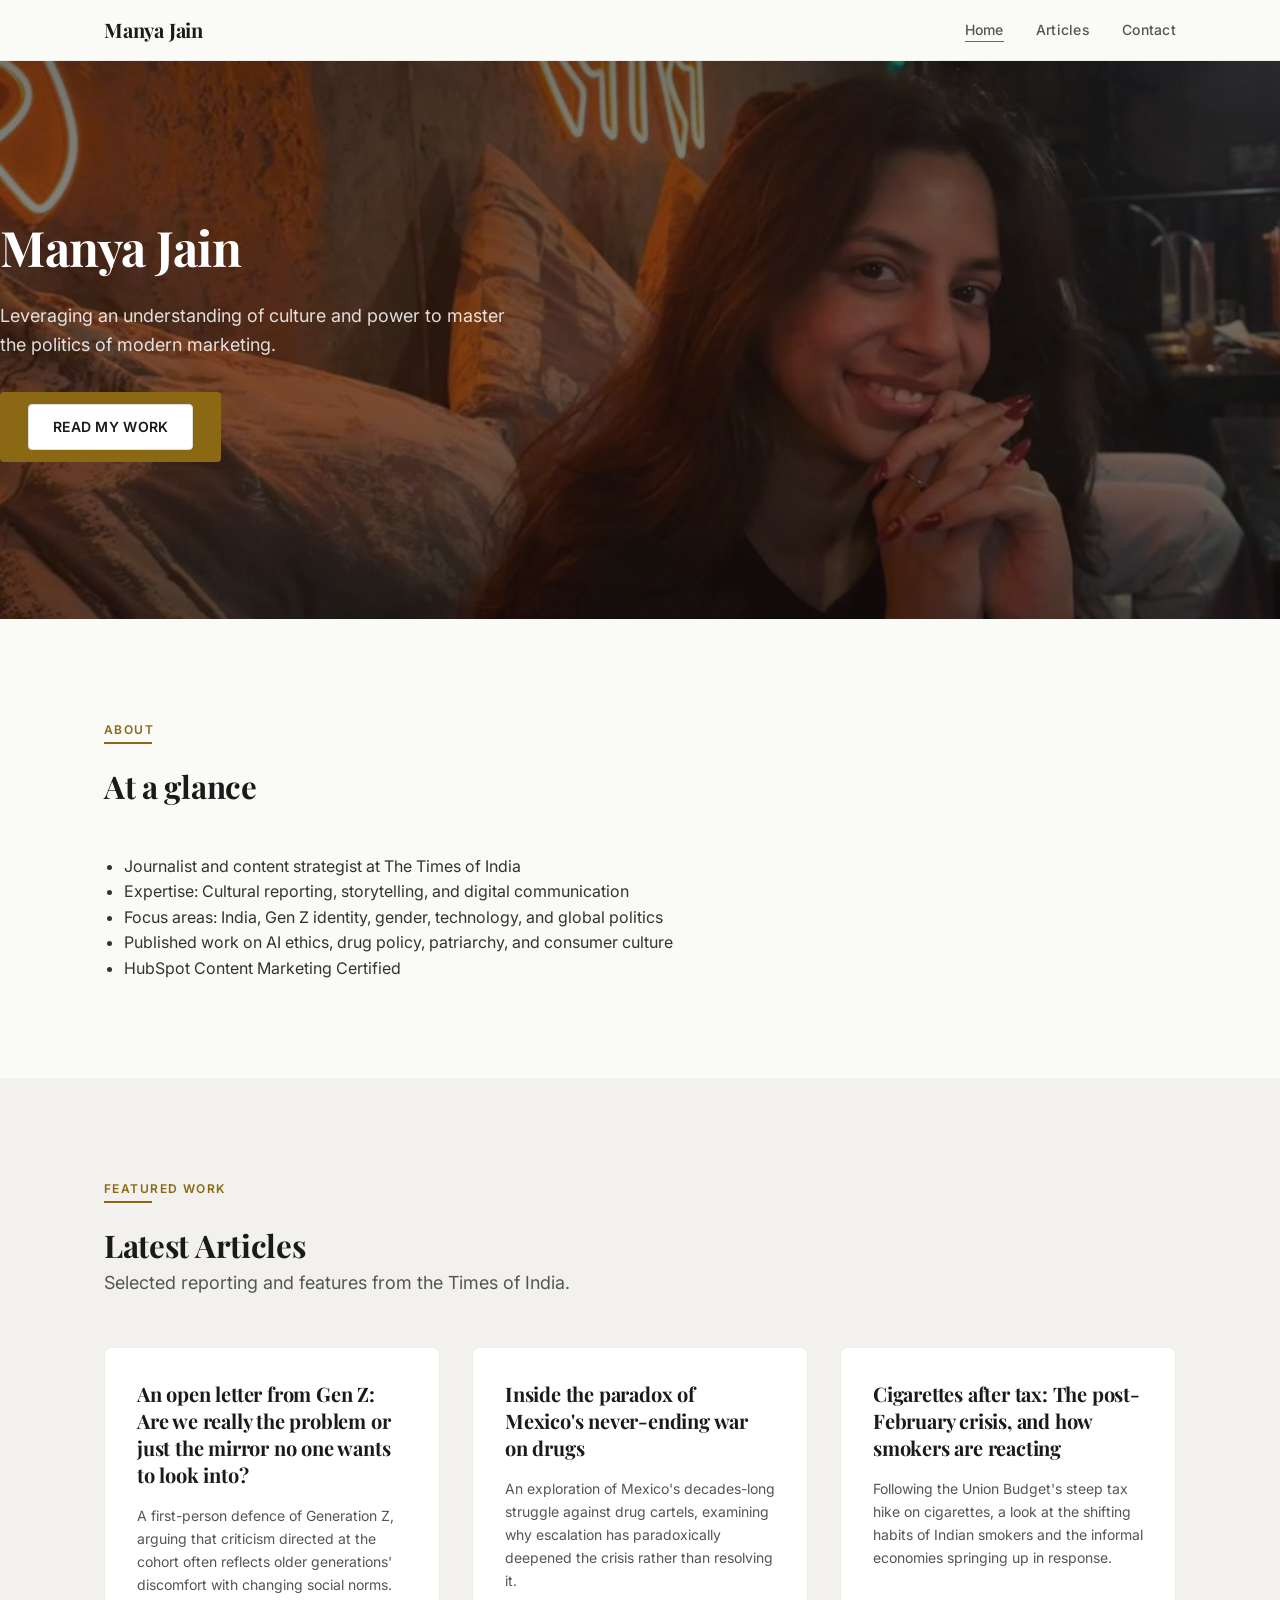
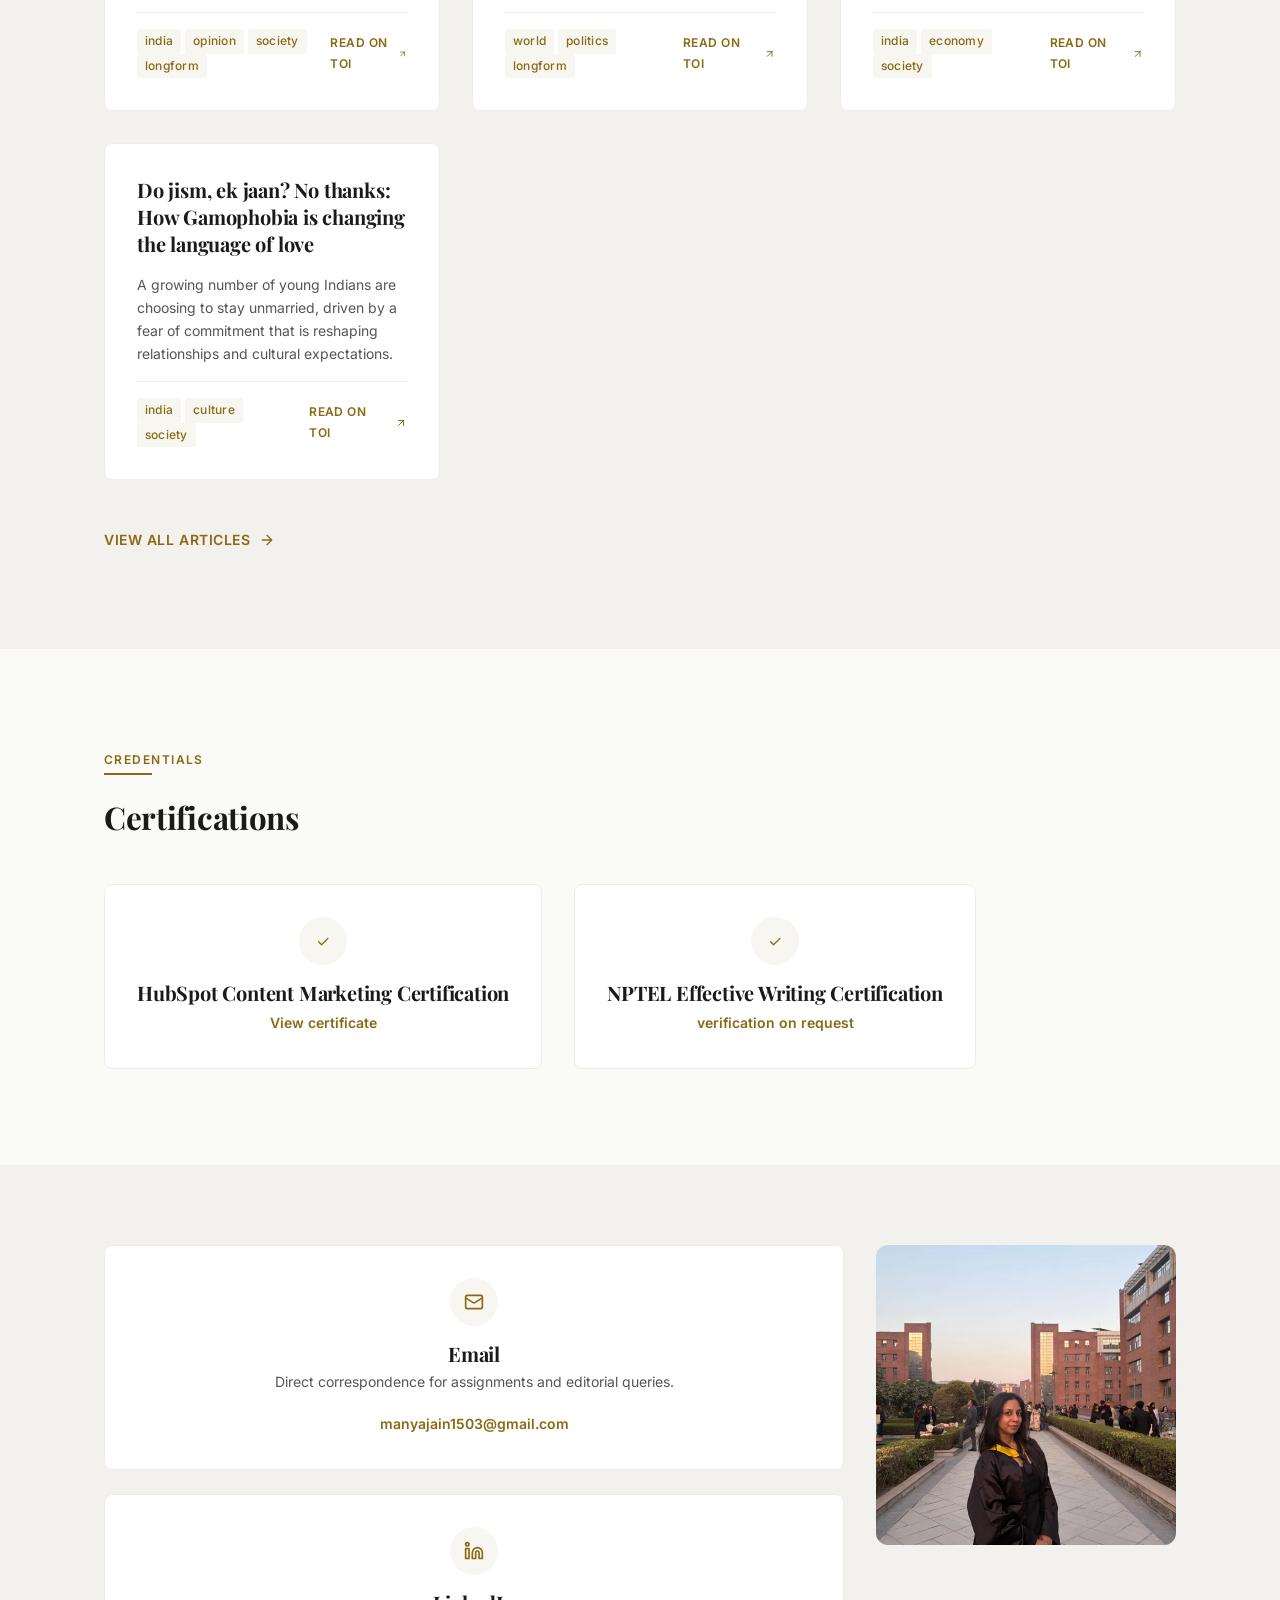
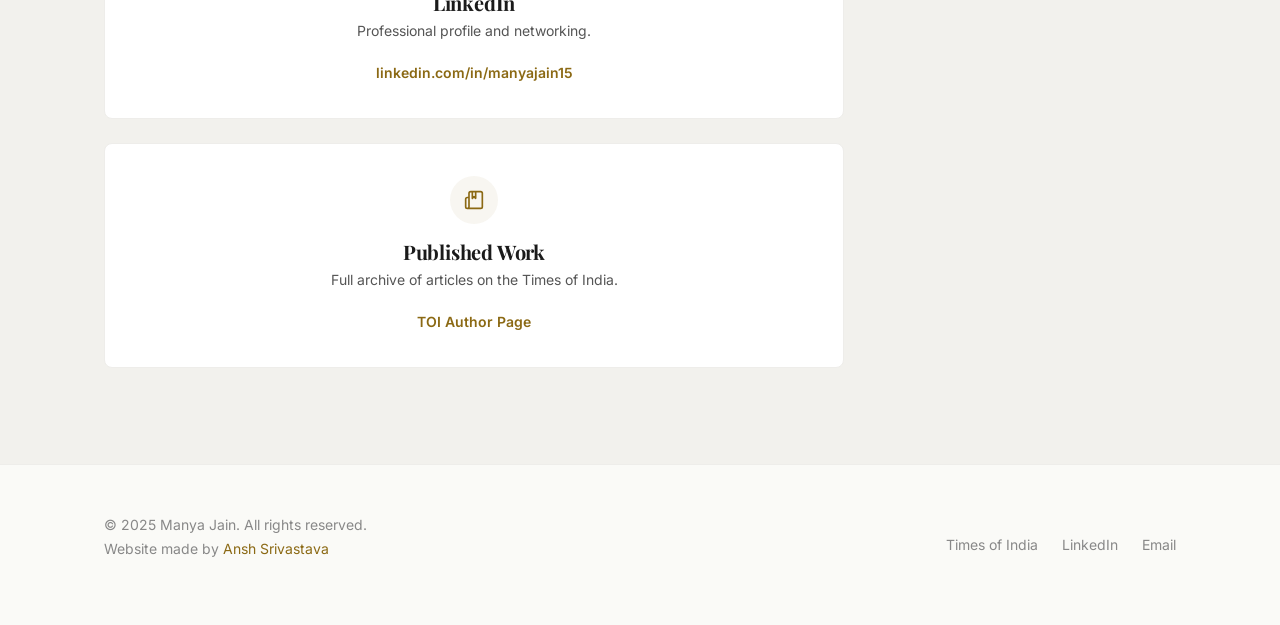
==== commit aa4badf4: "fix: hero text update, mobile hero cropping fix, contact mobile layout fix, remove unused images" ====
--- a/index.html
+++ b/index.html
@@ -71,7 +71,7 @@
   <!-- ============================================================
        HERO
        ============================================================ -->
-  <section class="hero" id="hero" role="banner" aria-label="Intro banner" data-focus-x="50" data-focus-y="50">
+  <section class="hero" id="hero" role="banner" aria-label="Intro banner" data-focus-x="50" data-focus-y="50" style="--hero-focus: 25% 50%;">
     <!-- preload top hero -->
     <link rel="preload" as="image" href="assets/photo1-1600-900.webp" type="image/webp">
     <picture id="heroPicture">
@@ -84,9 +84,8 @@
     <div class="hero-overlay" aria-hidden></div>
 
     <div class="hero-inner">
-      <p class="kicker">Journalist · Aspiring Digital Marketer</p>
       <h1>Manya Jain</h1>
-      <p class="lead">I report at the intersection of culture, society, and power. I produce investigative longform and sharp features, and I also specialise in content strategy and digital marketing — storytelling that reaches audiences across platforms. HubSpot Content Marketing Certified.</p>
+      <p class="lead">Leveraging an understanding of culture and power to master the politics of modern marketing.</p>
       <div class="hero-cta">
         <a class="btn primary" href="#articles">Read my work</a>
       </div>
@@ -98,36 +97,20 @@
     <!-- ============================================================
          ABOUT / SUMMARY
          ============================================================ -->
-    <section class="section" id="about">
+    <section id="at-a-glance" class="at-a-glance section">
       <div class="container">
         <div class="section-header">
           <span class="label">About</span>
           <hr class="section-rule">
           <h2>At a glance</h2>
         </div>
-        <div class="about-grid fade-in">
-          <div class="about-text">
-            <p>Manya Jain is a journalist and digital content producer at the Times of India, working at the intersection of culture, society, and platform-driven storytelling. She combines investigative rigor with audience-focused content strategy, building expertise in social media growth, content planning, and engagement analytics. Certified in HubSpot Content Marketing and NPTEL Effective Writing, Manya brings editorial craft and emerging digital-marketing skills to every story.</p>
-          </div>
-          <div class="about-highlights stagger">
-            <div class="highlight-item fade-in">
-              <span class="label">Publication</span>
-              <p>Times of India</p>
-            </div>
-            <div class="highlight-item fade-in">
-              <span class="label">Practices</span>
-              <p>Investigative Reporting, Longform Features, Content Strategy, Digital Marketing, Audience Growth</p>
-            </div>
-            <div class="highlight-item fade-in">
-              <span class="label">Focus</span>
-              <ul>
-                <li>Digital storytelling &amp; platform strategy</li>
-                <li>Audience growth &amp; social engagement</li>
-                <li>Editorial research &amp; longform reporting</li>
-              </ul>
-            </div>
-          </div>
-        </div>
+        <ul class="glance-list">
+          <li>Journalist and content strategist at The Times of India</li>
+          <li>Expertise: Cultural reporting, storytelling, and digital communication</li>
+          <li>Focus areas: India, Gen Z identity, gender, technology, and global politics</li>
+          <li>Published work on AI ethics, drug policy, patriarchy, and consumer culture</li>
+          <li>HubSpot Content Marketing Certified</li>
+        </ul>
       </div>
     </section>
 
@@ -155,27 +138,23 @@
     <!-- ============================================================
          CERTIFICATIONS
          ============================================================ -->
-    <section class="section" id="certifications">
+    <section id="certifications" class="certifications section">
       <div class="container">
         <div class="section-header">
           <span class="label">Credentials</span>
           <hr class="section-rule">
           <h2>Certifications</h2>
         </div>
-        <div class="contact-grid">
-          <div class="contact-card fade-in">
-            <div class="contact-icon">
-              <svg xmlns="http://www.w3.org/2000/svg" viewBox="0 0 24 24" fill="none" stroke="currentColor" stroke-width="2" stroke-linecap="round" stroke-linejoin="round"><path d="M22 11.08V12a10 10 0 11-5.93-9.14"/><path d="M22 4L12 14.01l-3-3"/></svg>
-            </div>
-            <h4>HubSpot Content Marketing</h4>
-            <p>Certification</p>
-          </div>
-          <div class="contact-card fade-in">
-            <div class="contact-icon">
-              <svg xmlns="http://www.w3.org/2000/svg" viewBox="0 0 24 24" fill="none" stroke="currentColor" stroke-width="2" stroke-linecap="round" stroke-linejoin="round"><circle cx="12" cy="8" r="7"></circle><polyline points="8.21 13.89 7 23 12 20 17 23 15.79 13.88"></polyline></svg>
-            </div>
-            <h4>NPTEL Effective Writing</h4>
-            <p>Certification (verification on request)</p>
+        <div class="cert-cards contact-grid">
+          <div class="cert-card contact-card fade-in">
+            <div class="cert-icon contact-icon">✓</div>
+            <div class="cert-title"><h4>HubSpot Content Marketing Certification</h4></div>
+            <a href="https://academy.hubspot.com/" target="_blank" rel="noopener" class="contact-link">View certificate</a>
+          </div>
+          <div class="cert-card contact-card fade-in">
+            <div class="cert-icon contact-icon">✓</div>
+            <div class="cert-title"><h4>NPTEL Effective Writing Certification</h4></div>
+            <a href="#" target="_blank" rel="noopener" class="contact-link">verification on request</a>
           </div>
         </div>
       </div>
@@ -184,23 +163,11 @@
     <!-- ============================================================
          CONTACT
          ============================================================ -->
-    <section class="section contact-section" id="contact">
-      <div class="container">
-        <div class="section-header">
-          <span class="label">Get in Touch</span>
-          <hr class="section-rule">
-          <h2>Contact</h2>
-          <p class="section-subtitle">For pitches, commissions, and enquiries.</p>
-        </div>
-        <div class="contact-grid">
-
-          <div class="contact-card fade-in" style="padding:0; border:none; background:transparent; overflow:hidden; box-shadow:none;">
-            <picture class="portrait">
-              <source type="image/webp" srcset="assets/photo2-1200-1200.webp 1200w, assets/photo2-600-600.webp 600w">
-              <img src="assets/photo2-600-600.jpg" alt="Portrait of Manya Jain" loading="lazy" style="width:100%;height:100%;object-fit:cover;border-radius:var(--radius-md);display:block;" />
-            </picture>
-          </div>
-
+    <section id="contact" class="contact section contact-section">
+      <div class="container contact-grid">
+        
+        <!-- Contact Cards Group -->
+        <div class="contact-cards-group" style="display:flex; flex-direction:column; gap:1.5rem;">
           <div class="contact-card fade-in">
             <div class="contact-icon">
               <svg xmlns="http://www.w3.org/2000/svg" viewBox="0 0 24 24" fill="none" stroke="currentColor" stroke-width="2" stroke-linecap="round" stroke-linejoin="round"><rect x="2" y="4" width="20" height="16" rx="2"/><path d="M22 7l-8.97 5.7a1.94 1.94 0 01-2.06 0L2 7"/></svg>
@@ -227,8 +194,16 @@
             <p>Full archive of articles on the Times of India.</p>
             <a href="https://timesofindia.indiatimes.com/toireporter/author-Manya-Jain-479276813.cms" target="_blank" rel="noopener" class="contact-link">TOI Author Page</a>
           </div>
-
-        </div>
+        </div>
+
+        <!-- Portrait Aside -->
+        <aside class="contact-portrait contact-photo">
+          <picture>
+            <source srcset="assets/photo2-600-600.webp" type="image/webp">
+            <img src="assets/photo2-600-600.jpg" alt="Portrait of Manya Jain" loading="lazy" width="600" height="600" style="border-radius:12px; width:100%; height:auto; object-fit:cover;">
+          </picture>
+        </aside>
+
       </div>
     </section>
 
--- a/styles.css
+++ b/styles.css
@@ -809,3 +809,64 @@
   white-space: nowrap;
   border: 0;
 }
+
+/* --- Focused UI overrides --- */
+
+/* Hero: fluid, left-biased focus */
+.hero, .site-hero, header.hero-section {
+  background-position: 35% center;
+  background-size: cover;
+  background-repeat: no-repeat;
+  min-height: 62vh;
+  display: flex;
+  align-items: center;
+}
+
+/* For <img> or <picture> hero fallback */
+.hero img, .site-hero img, .hero .hero-image {
+  width: 100%;
+  height: 100%;
+  object-fit: cover;
+  object-position: 35% center;
+}
+
+/* Mobile tuning: nudge focus left */
+@media (max-width: 768px) {
+  .hero, .site-hero { min-height: 48vh; background-position: 20% center; }
+  .hero img, .site-hero img { object-position: 20% center; }
+}
+
+/* Hide article dates in UI */
+.article-card .article-date,
+.post-meta .date,
+.card .meta-date,
+.card-date,
+article time { display: none !important; visibility: hidden !important; height: 0 !important; margin: 0 !important; padding: 0 !important; }
+
+/* At a glance styles */
+.at-a-glance .glance-list { list-style: disc; margin-left: 1.25rem; color: #333; line-height: 1.6; }
+.at-a-glance h2 { margin-bottom: 1rem; }
+
+/* Contact Section layout modifications */
+.contact.section { padding-top: var(--space-2xl); }
+
+.contact-container, .contact-grid {
+  display: flex;
+  flex-direction: column;
+  gap: 2rem;
+}
+
+@media (max-width: 768px) {
+  .contact-container, .contact-grid {
+      flex-direction: column;
+  }
+  .contact-photo {
+      order: -1;
+  }
+}
+
+@media(min-width: 769px){
+  .contact-grid { flex-direction: row; align-items: flex-start; }
+  .contact-cards-group { flex: 1; }
+  .contact-portrait, .contact-photo { width: 300px; }
+}
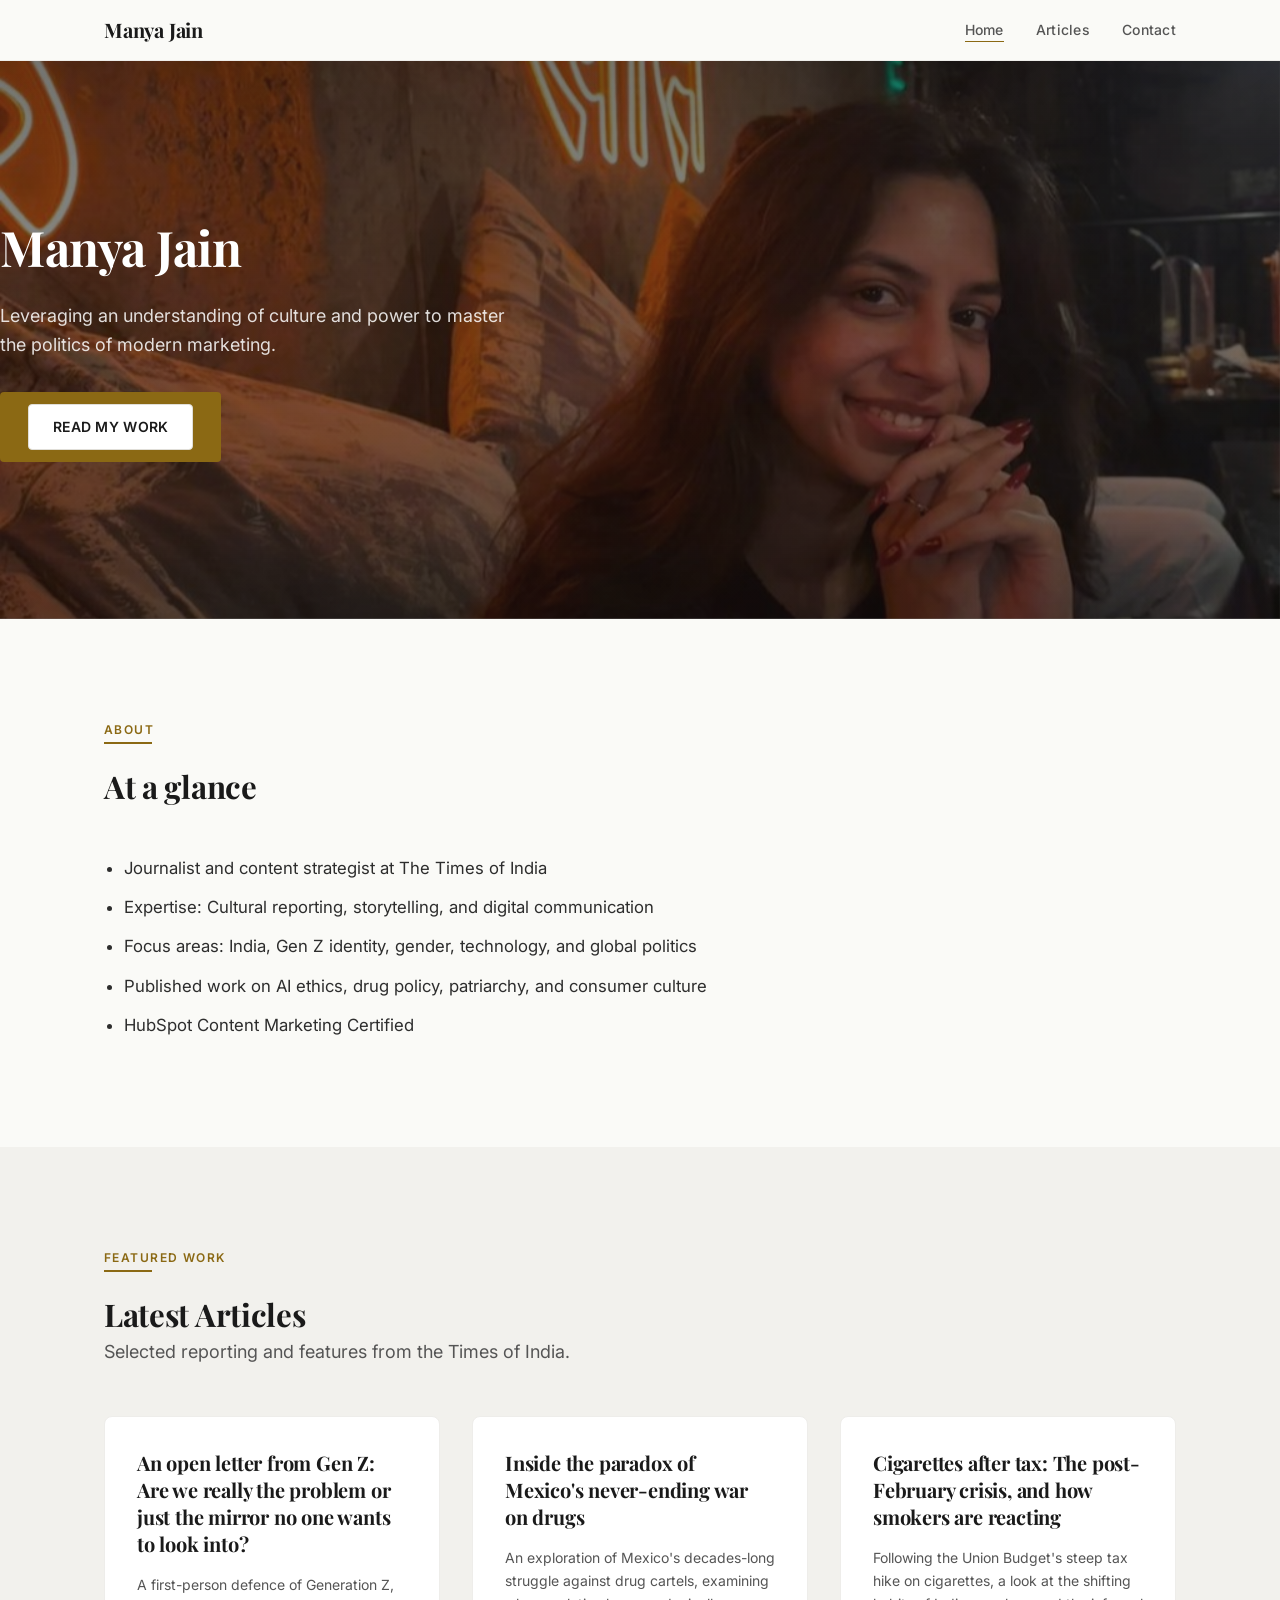
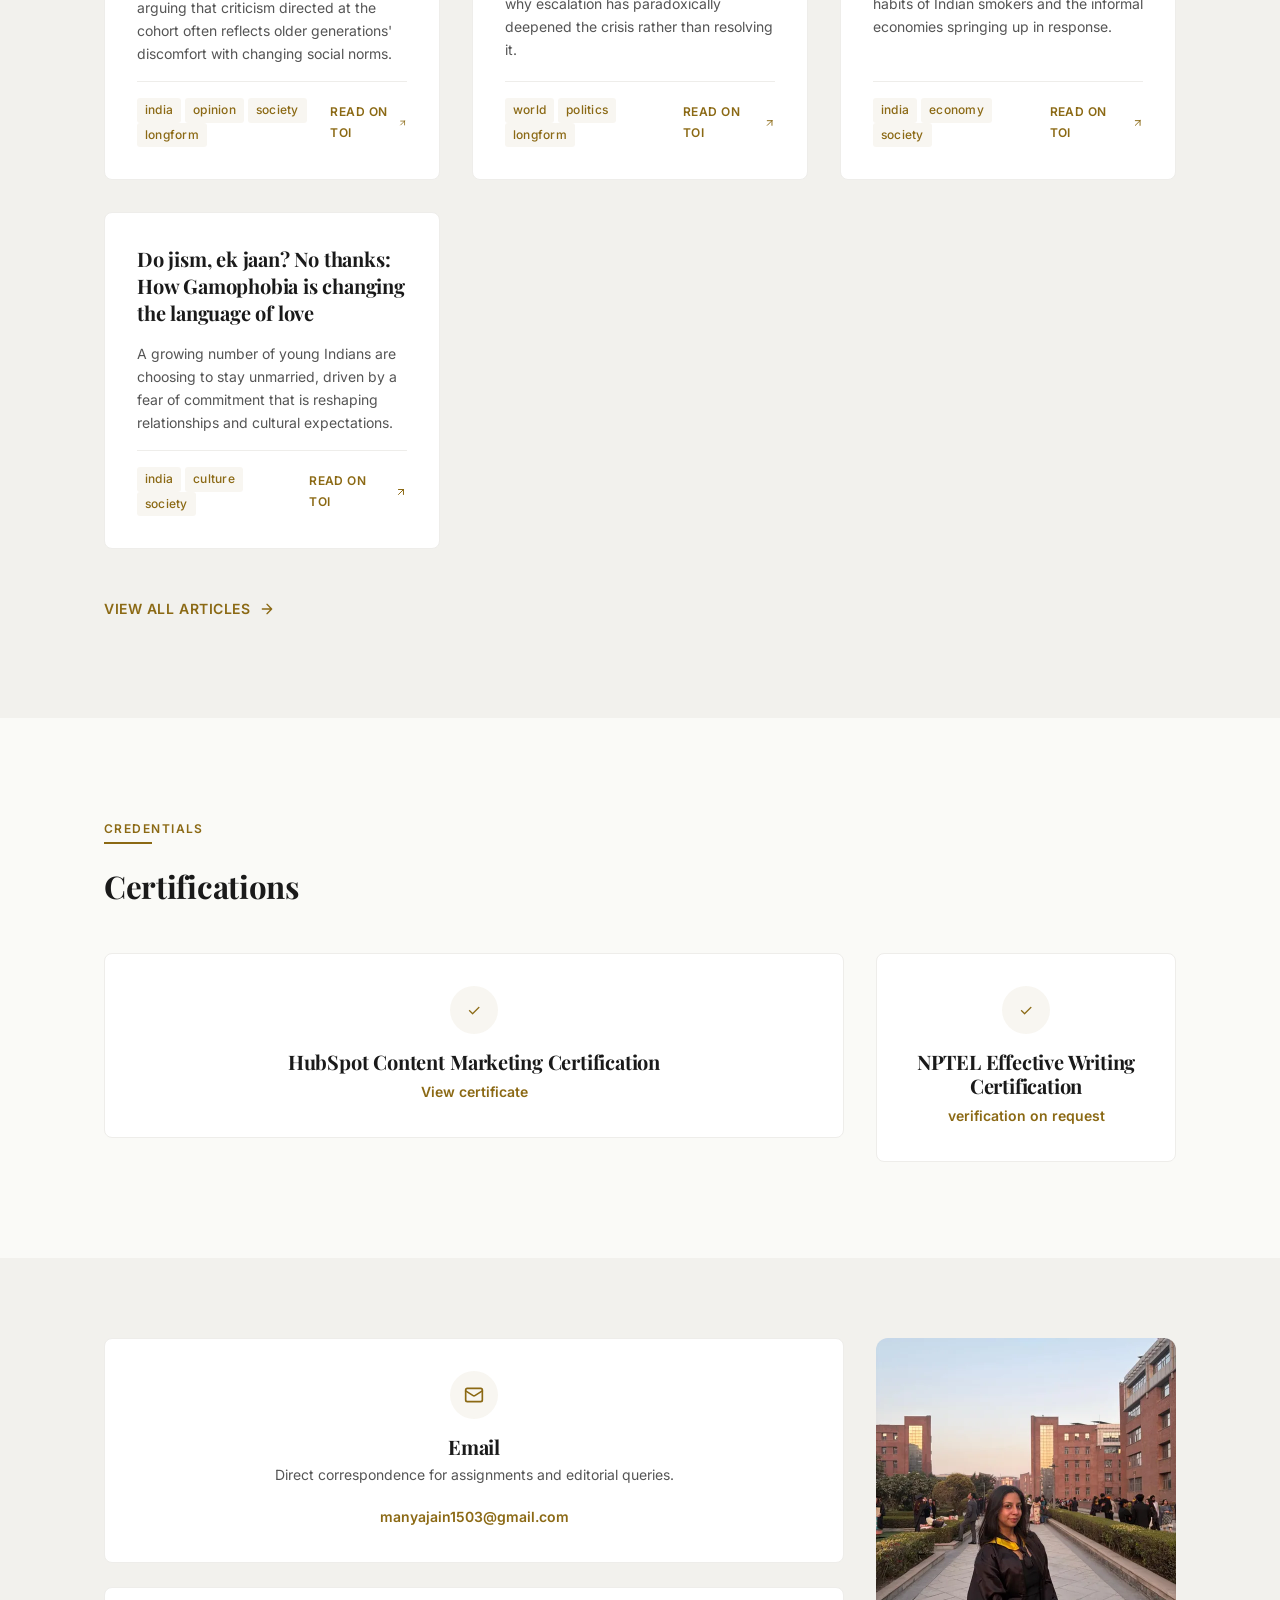
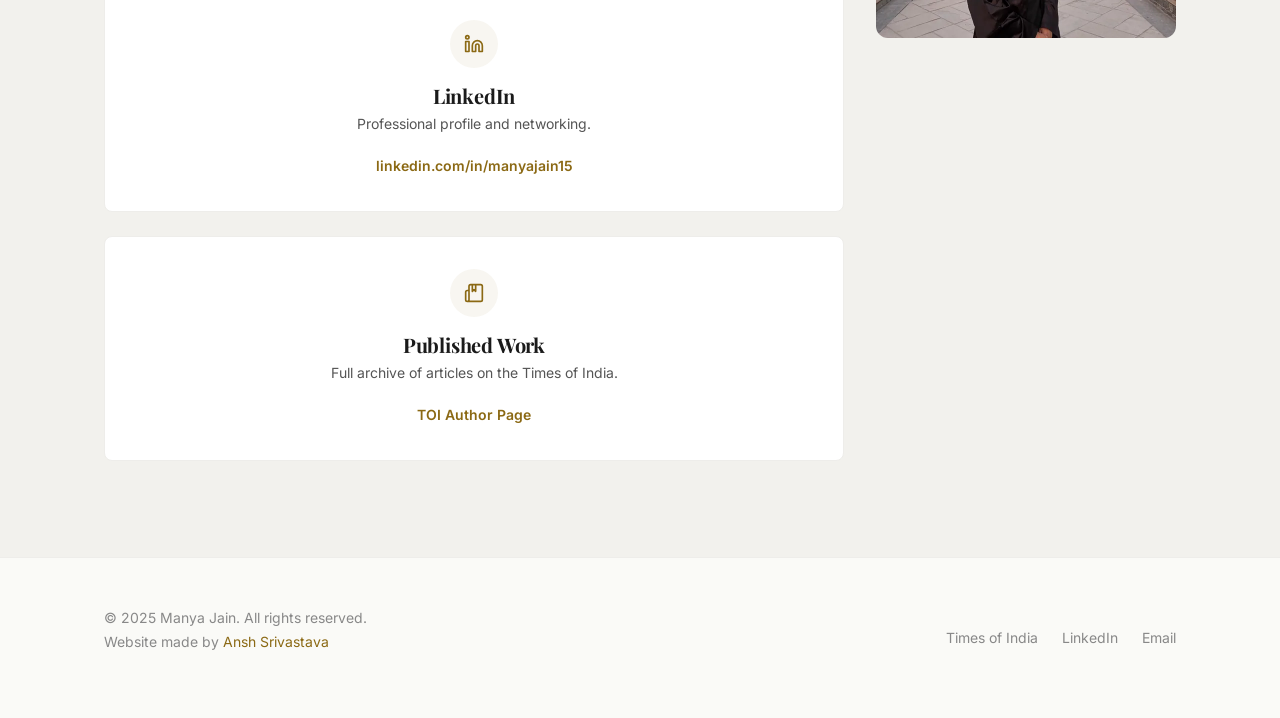
==== commit 213bd498: "fix: hero text update, mobile hero cropping fix, contact mobile layout fix, remove unused images" ====
--- a/index.html
+++ b/index.html
@@ -71,7 +71,7 @@
   <!-- ============================================================
        HERO
        ============================================================ -->
-  <section class="hero" id="hero" role="banner" aria-label="Intro banner" data-focus-x="50" data-focus-y="50" style="--hero-focus: 25% 50%;">
+  <section class="hero" id="hero" role="banner" aria-label="Intro banner">
     <!-- preload top hero -->
     <link rel="preload" as="image" href="assets/photo1-1600-900.webp" type="image/webp">
     <picture id="heroPicture">
--- a/styles.css
+++ b/styles.css
@@ -823,17 +823,34 @@
 }
 
 /* For <img> or <picture> hero fallback */
-.hero img, .site-hero img, .hero .hero-image {
-  width: 100%;
-  height: 100%;
-  object-fit: cover;
-  object-position: 35% center;
-}
-
-/* Mobile tuning: nudge focus left */
-@media (max-width: 768px) {
-  .hero, .site-hero { min-height: 48vh; background-position: 20% center; }
-  .hero img, .site-hero img { object-position: 20% center; }
+.hero img.hero-img {
+  position:absolute;
+  inset:0;
+  width:100%;
+  height:100%;
+  object-fit:cover;
+  object-position: 70% 35%;
+  filter:saturate(.9) contrast(.95);
+  transition:transform .4s ease, opacity .4s ease;
+}
+
+@media (max-width:768px) {
+  .hero {
+    min-height:52vh;
+  }
+  .hero img.hero-img {
+    object-position: 78% 35%;
+  }
+  .hero-inner {
+    padding:32px 20px;
+    max-width:420px;
+  }
+  .hero-inner h1 {
+    font-size:2rem;
+  }
+  .hero-inner .lead {
+    font-size:1rem;
+  }
 }
 
 /* Hide article dates in UI */
@@ -844,29 +861,39 @@
 article time { display: none !important; visibility: hidden !important; height: 0 !important; margin: 0 !important; padding: 0 !important; }
 
 /* At a glance styles */
-.at-a-glance .glance-list { list-style: disc; margin-left: 1.25rem; color: #333; line-height: 1.6; }
-.at-a-glance h2 { margin-bottom: 1rem; }
+.at-a-glance .glance-list {
+  font-size:1.05rem;
+  line-height:1.75;
+  max-width:680px;
+  color:#2d2d2d;
+  list-style: disc;
+  margin-left: 1.25rem;
+}
+.at-a-glance li {
+  margin-bottom:10px;
+}
+.at-a-glance h2 {
+  margin-bottom:1.2rem;
+}
 
 /* Contact Section layout modifications */
 .contact.section { padding-top: var(--space-2xl); }
-
-.contact-container, .contact-grid {
-  display: flex;
-  flex-direction: column;
-  gap: 2rem;
-}
-
-@media (max-width: 768px) {
-  .contact-container, .contact-grid {
-      flex-direction: column;
-  }
-  .contact-photo {
-      order: -1;
-  }
-}
-
-@media(min-width: 769px){
-  .contact-grid { flex-direction: row; align-items: flex-start; }
-  .contact-cards-group { flex: 1; }
-  .contact-portrait, .contact-photo { width: 300px; }
-}
+.contact-grid {
+  display:flex;
+  flex-direction:column;
+  gap:2rem;
+}
+.contact-portrait {
+  order:-1;
+}
+
+@media(min-width:768px){
+  .contact-grid {
+    display:grid;
+    grid-template-columns:1fr 300px;
+    align-items:flex-start;
+  }
+  .contact-portrait {
+    order:0;
+  }
+}
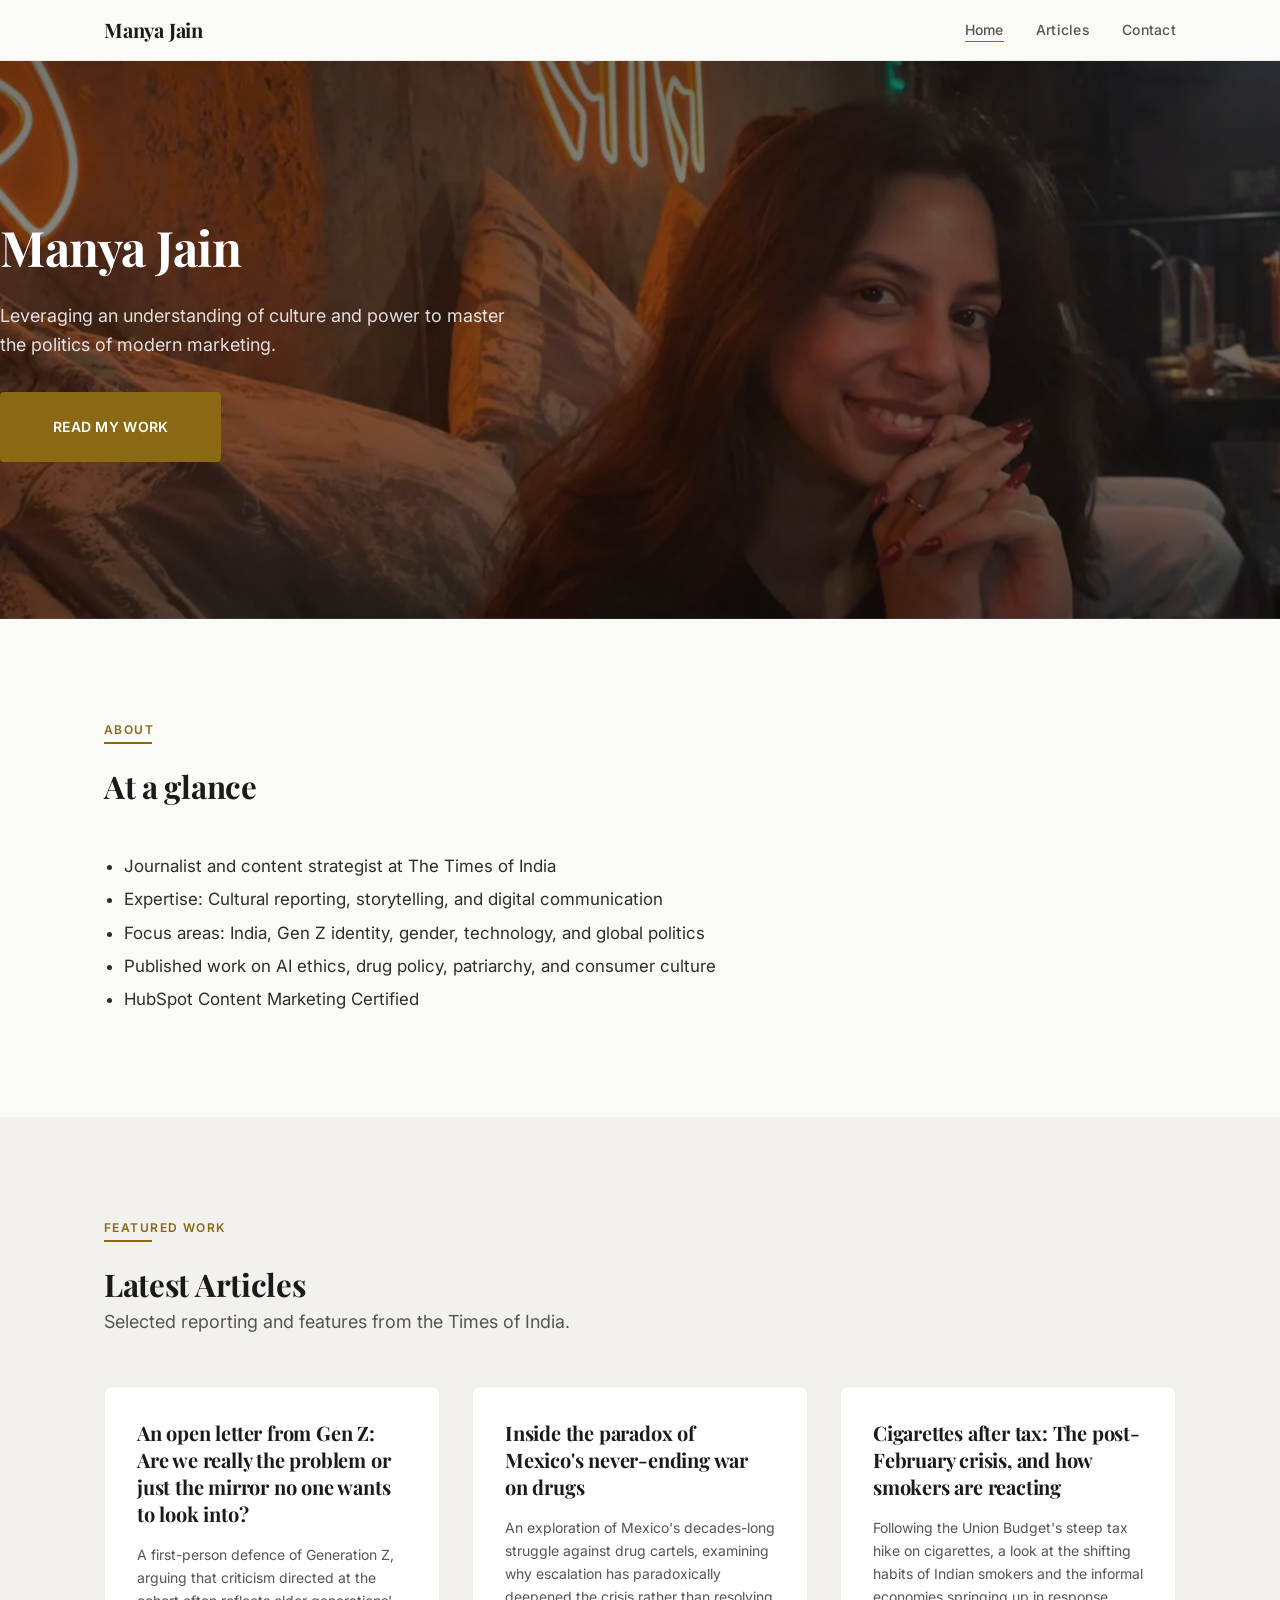
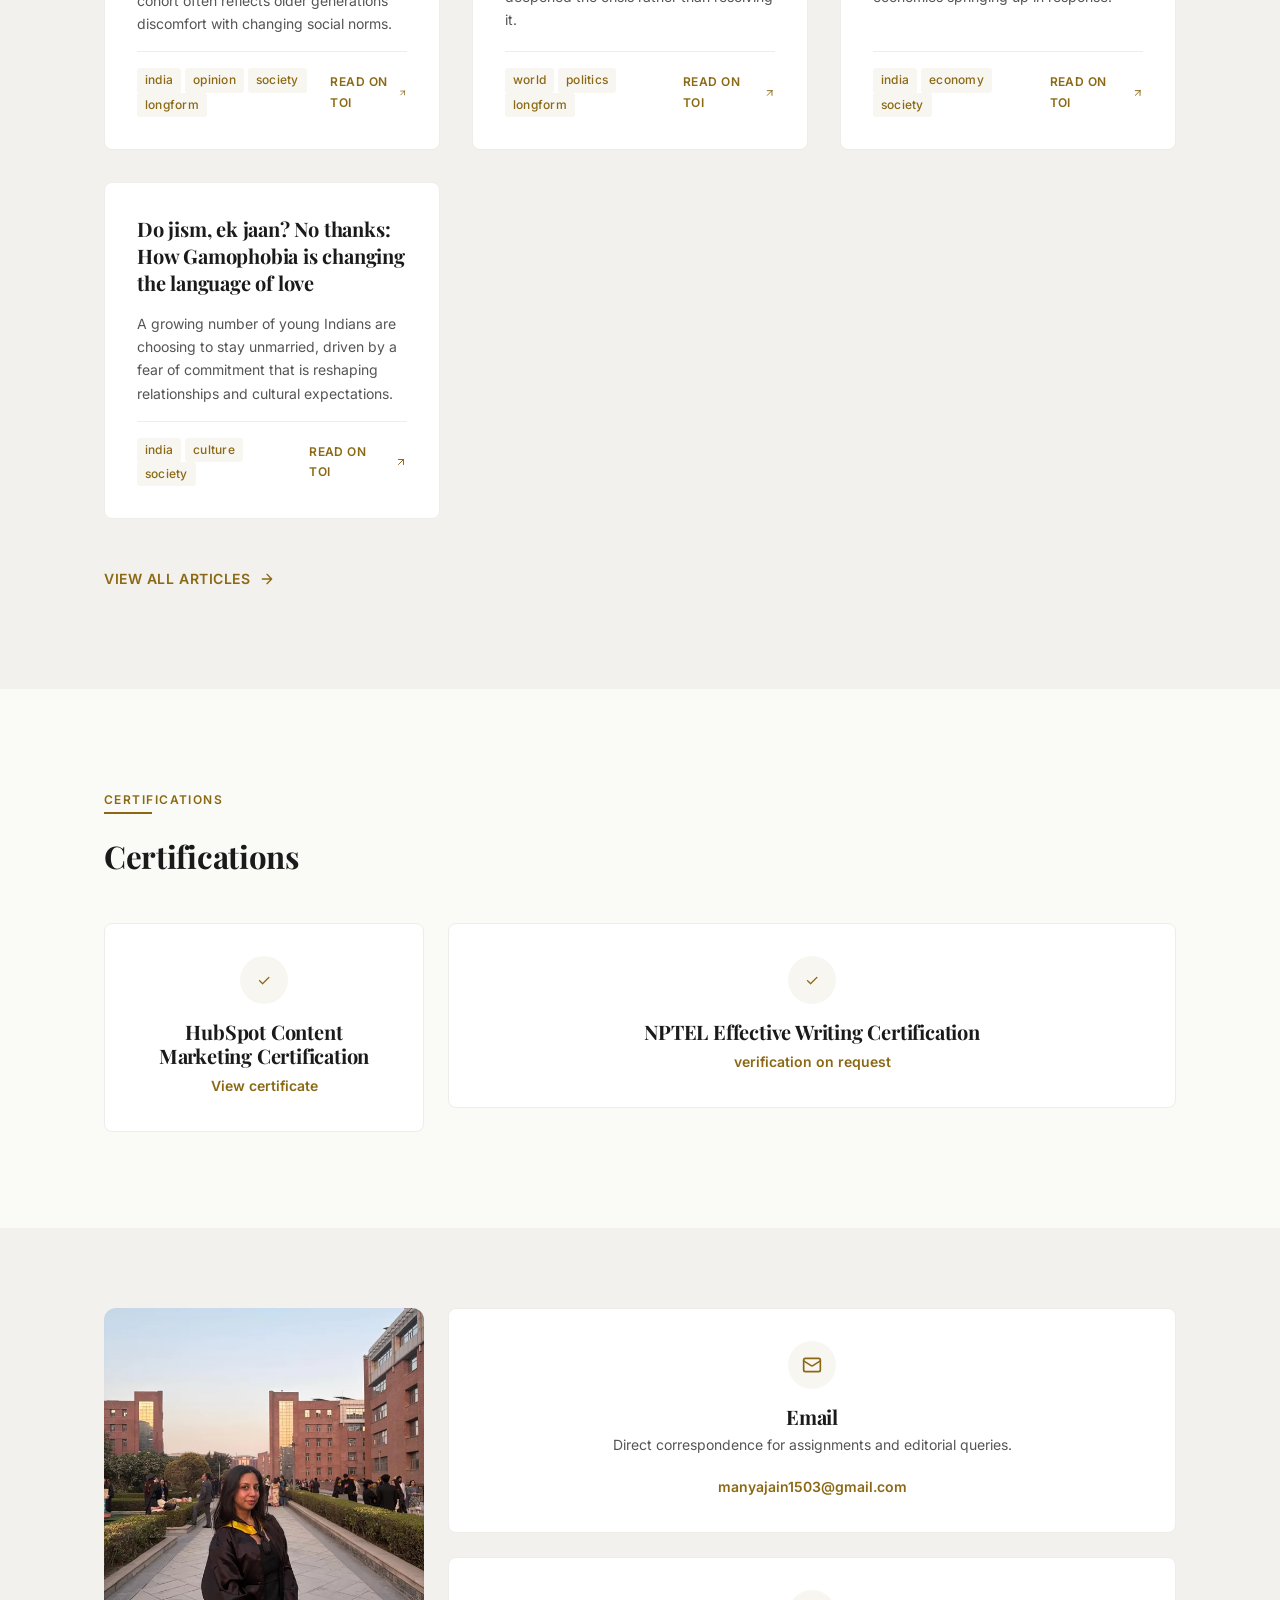
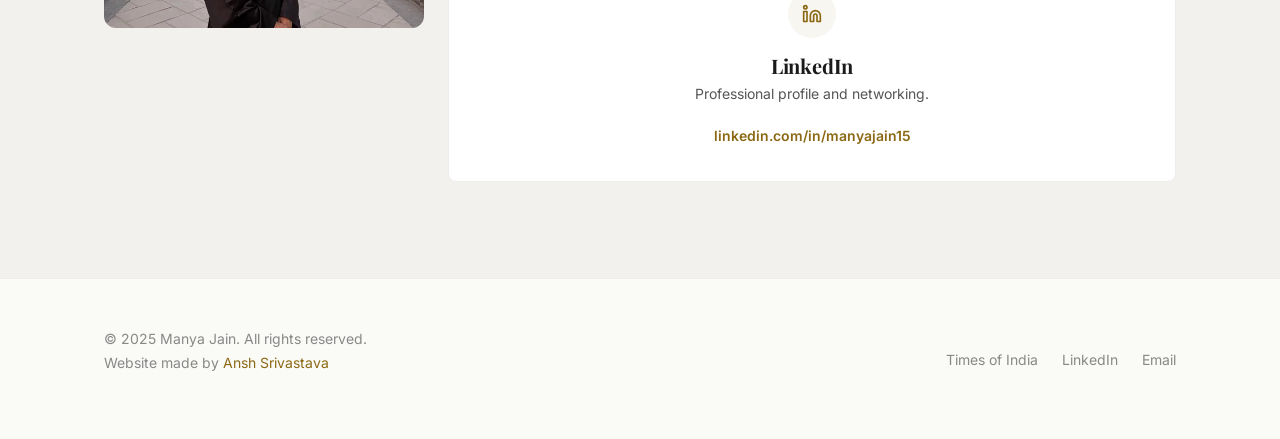
==== commit d4b86e31: "UI fixes: hero crop, contact layout, remove dates, cleanup" ====
--- a/index.html
+++ b/index.html
@@ -71,9 +71,7 @@
   <!-- ============================================================
        HERO
        ============================================================ -->
-  <section class="hero" id="hero" role="banner" aria-label="Intro banner">
-    <!-- preload top hero -->
-    <link rel="preload" as="image" href="assets/photo1-1600-900.webp" type="image/webp">
+  <section class="hero" id="hero" role="banner" aria-label="Intro banner" data-focus-x="25" data-focus-y="50" style="--hero-focus: 25% 50%;">
     <picture id="heroPicture">
       <source type="image/webp" media="(min-width:1200px)" srcset="assets/photo1-2400-1350.webp 2400w, assets/photo1-1600-900.webp 1600w">
       <source type="image/webp" media="(min-width:600px)" srcset="assets/photo1-1024-576.webp 1024w, assets/photo1-768-432.webp 768w">
@@ -87,7 +85,7 @@
       <h1>Manya Jain</h1>
       <p class="lead">Leveraging an understanding of culture and power to master the politics of modern marketing.</p>
       <div class="hero-cta">
-        <a class="btn primary" href="#articles">Read my work</a>
+        <a class="btn btn-primary" href="#articles">Read my work</a>
       </div>
     </div>
   </section>
@@ -141,7 +139,7 @@
     <section id="certifications" class="certifications section">
       <div class="container">
         <div class="section-header">
-          <span class="label">Credentials</span>
+          <span class="label">Certifications</span>
           <hr class="section-rule">
           <h2>Certifications</h2>
         </div>
@@ -186,14 +184,6 @@
             <a href="http://www.linkedin.com/in/manyajain15" target="_blank" rel="noopener" class="contact-link">linkedin.com/in/manyajain15</a>
           </div>
 
-          <div class="contact-card fade-in">
-            <div class="contact-icon">
-              <svg xmlns="http://www.w3.org/2000/svg" viewBox="0 0 24 24" fill="none" stroke="currentColor" stroke-width="2" stroke-linecap="round" stroke-linejoin="round"><path d="M4 22h16a2 2 0 002-2V4a2 2 0 00-2-2H8a2 2 0 00-2 2v16a2 2 0 01-2 2zm0 0a2 2 0 01-2-2v-9c0-1.1.9-2 2-2h2M14 2v8l-2-2-2 2V2"/></svg>
-            </div>
-            <h4>Published Work</h4>
-            <p>Full archive of articles on the Times of India.</p>
-            <a href="https://timesofindia.indiatimes.com/toireporter/author-Manya-Jain-479276813.cms" target="_blank" rel="noopener" class="contact-link">TOI Author Page</a>
-          </div>
         </div>
 
         <!-- Portrait Aside -->
--- a/styles.css
+++ b/styles.css
@@ -614,9 +614,22 @@
 
 .contact-grid {
   display: grid;
-  grid-template-columns: repeat(auto-fit, minmax(240px, 1fr));
-  gap: var(--space-xl);
+  grid-template-columns: 1fr;
+  gap: 1.5rem;
   margin-top: var(--space-xl);
+}
+
+@media (min-width: 768px) {
+  .contact-grid {
+    grid-template-columns: 320px 1fr;
+    align-items: start;
+  }
+  .contact-portrait {
+    order: 0;
+  }
+  .contact-cards-group {
+    order: 1;
+  }
 }
 
 .contact-card {
@@ -853,8 +866,8 @@
   }
 }
 
-/* Hide article dates in UI */
-.article-card .article-date,
+/* defensive: ensure any date classes are hidden */
+.article-card .card-date,
 .post-meta .date,
 .card .meta-date,
 .card-date,
@@ -878,22 +891,30 @@
 
 /* Contact Section layout modifications */
 .contact.section { padding-top: var(--space-2xl); }
-.contact-grid {
-  display:flex;
-  flex-direction:column;
-  gap:2rem;
-}
-.contact-portrait {
-  order:-1;
-}
-
-@media(min-width:768px){
-  .contact-grid {
-    display:grid;
-    grid-template-columns:1fr 300px;
-    align-items:flex-start;
-  }
-  .contact-portrait {
-    order:0;
-  }
-}
+
+/* Hero Image Mobile Crop Fix */
+.hero img.hero-img {
+object-position: 70% 35%;
+}
+
+@media (max-width:480px) {
+  .hero img.hero-img {
+  object-position: 78% 40%;
+  }
+}
+
+/* Mobile Button Size Fix */
+@media (max-width:480px){
+  .hero-cta .btn{
+  padding:10px 18px;
+  font-size:0.95rem;
+  border-radius:8px;
+  }
+}
+
+/* At a Glance Typography */
+.at-a-glance .glance-list li{
+font-size:1.06rem;
+line-height:1.5;
+margin-bottom:0.5rem;
+}
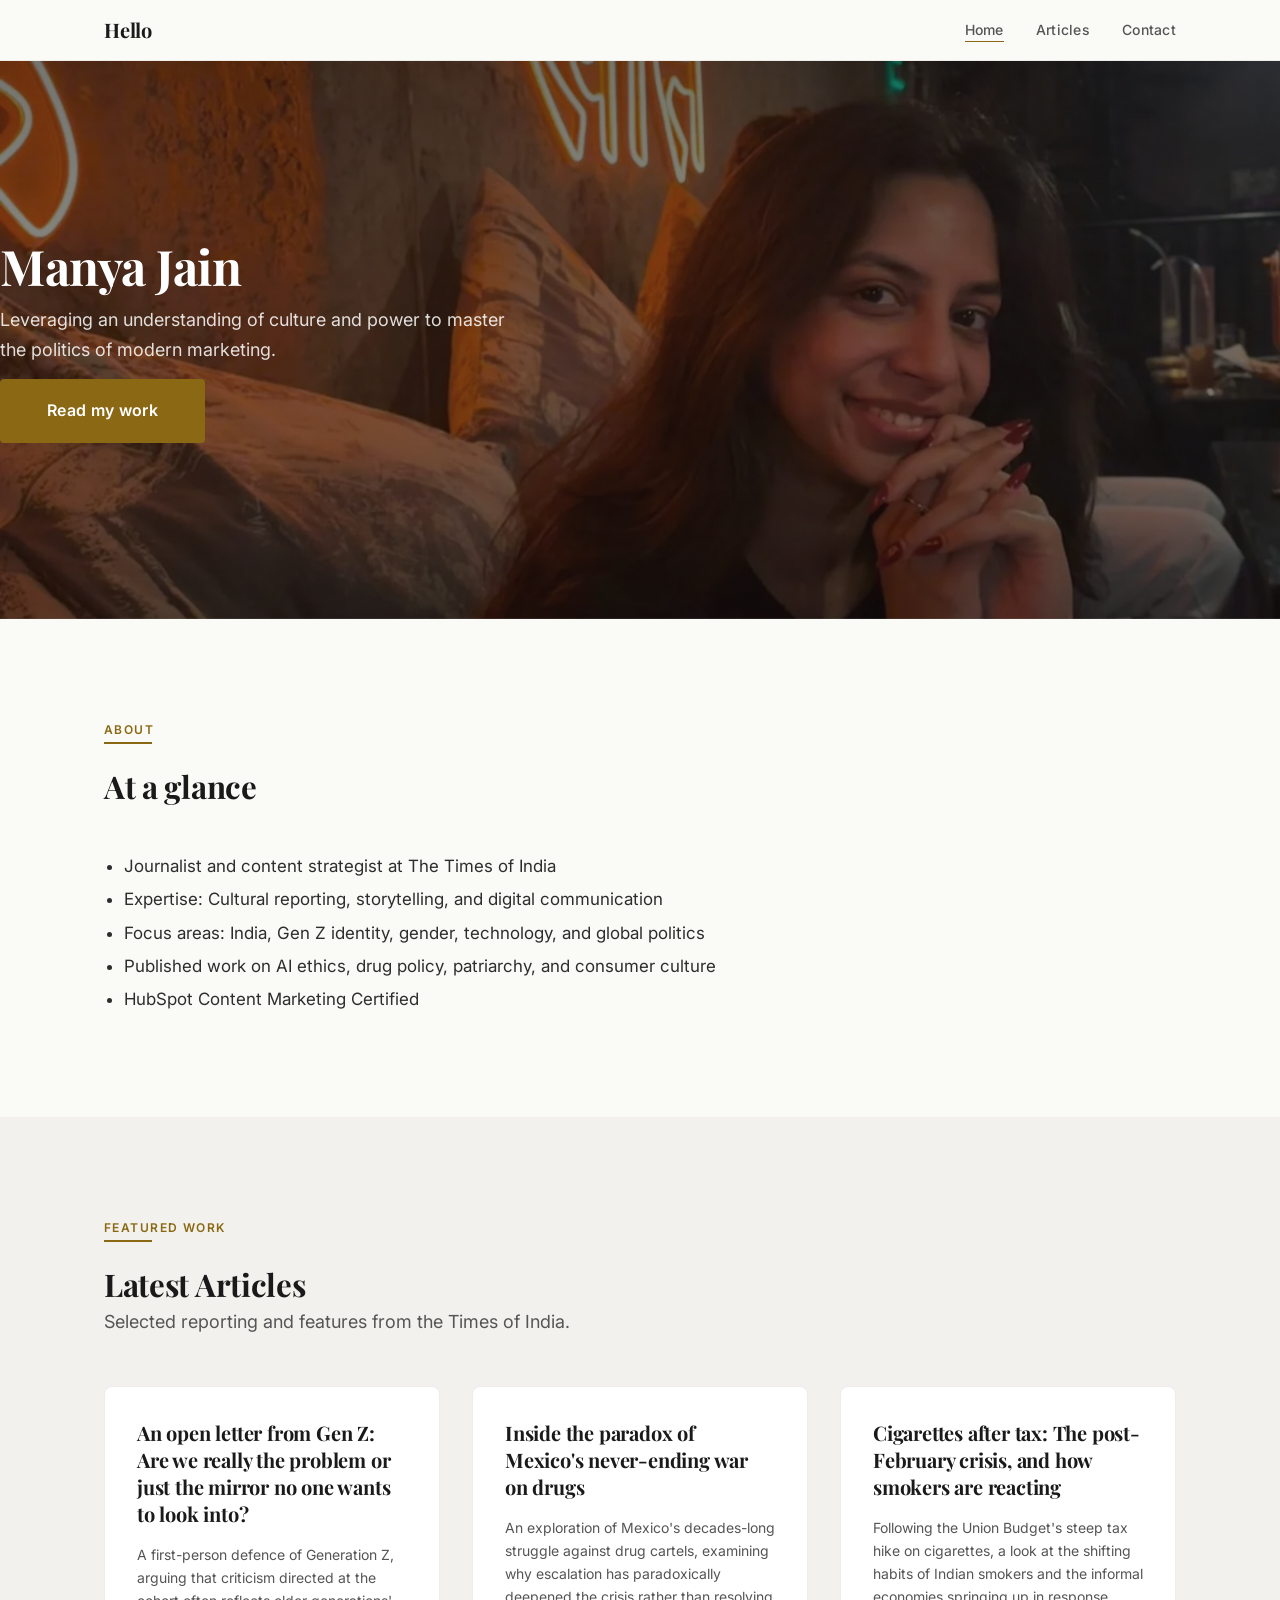
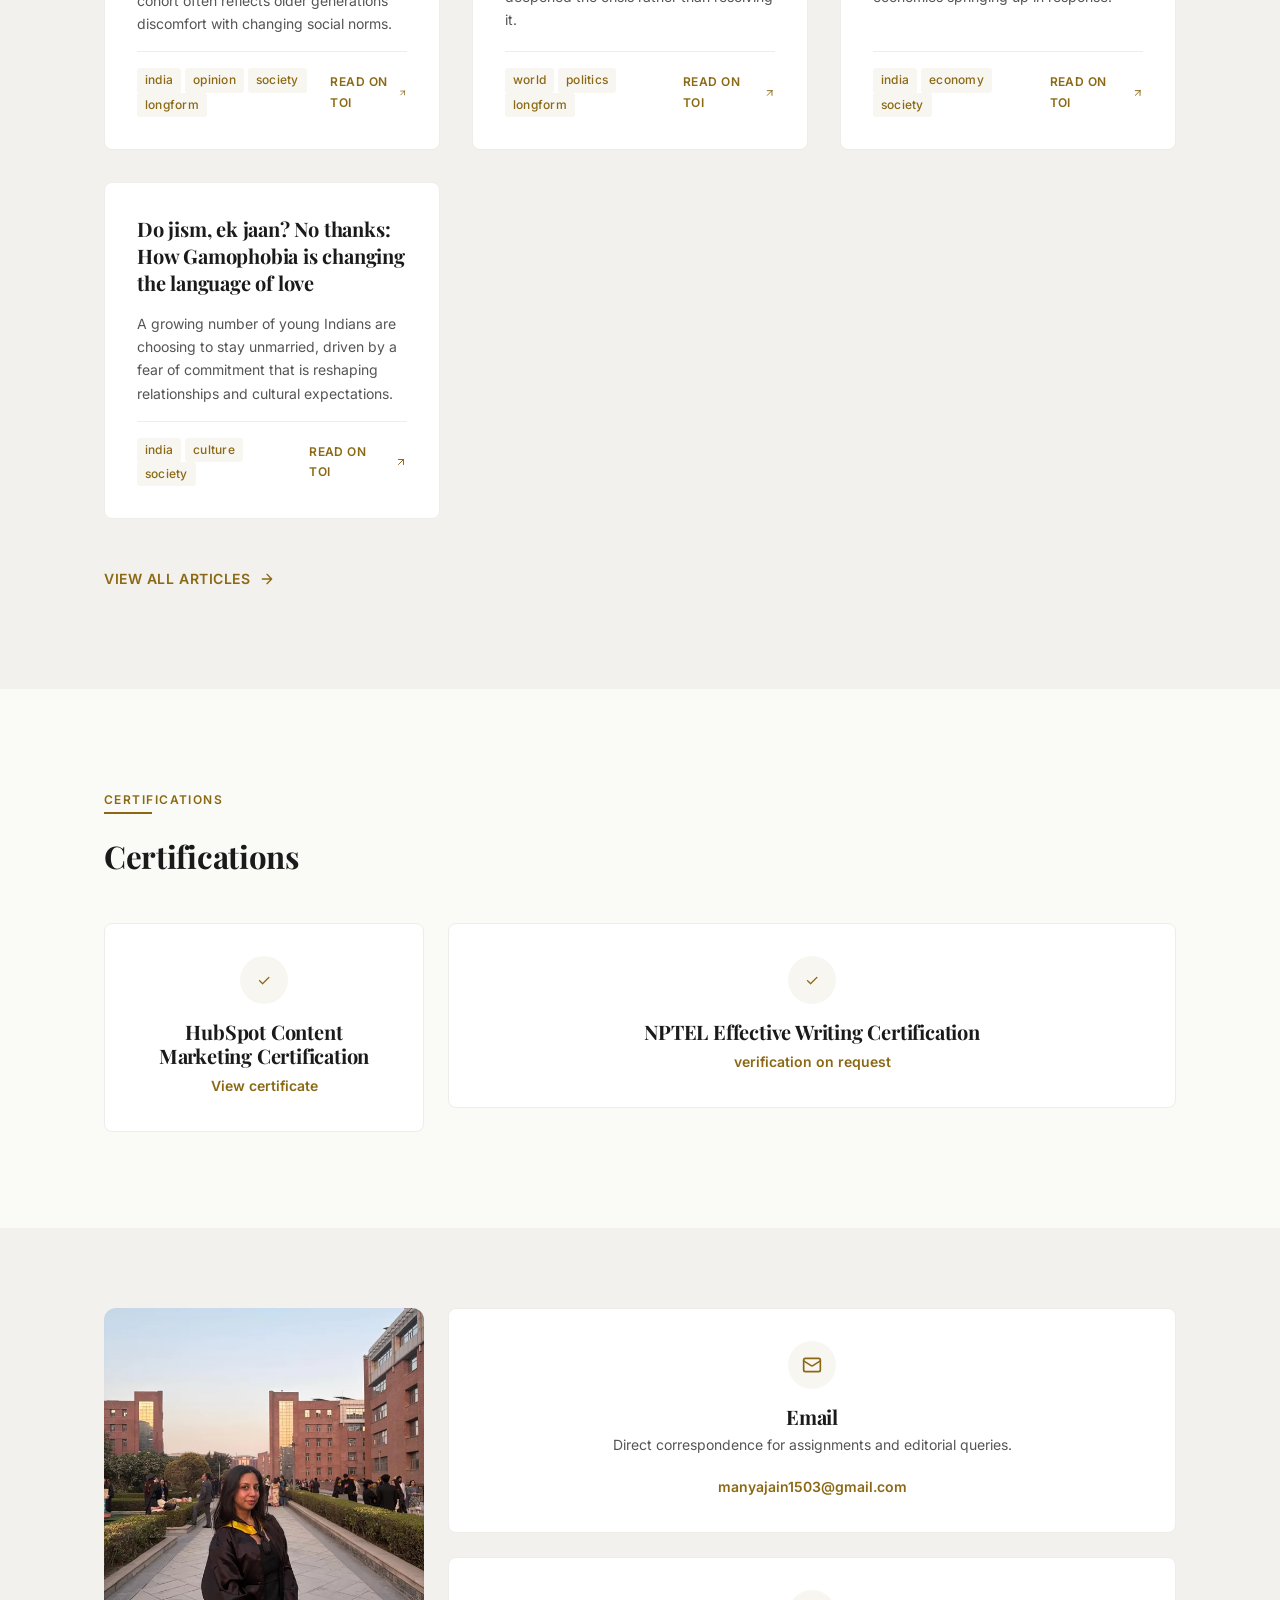
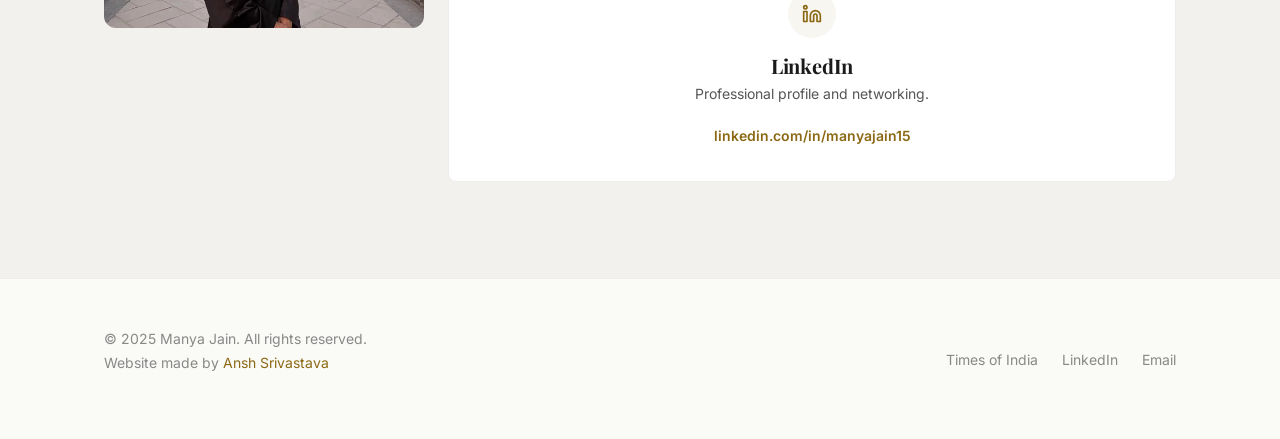
==== commit df79627c: "fix(ui): reduce hero CTA size, remove forced uppercase, use sentence-case CTA, change nav-brand to H" ====
--- a/index.html
+++ b/index.html
@@ -56,7 +56,7 @@
        ============================================================ -->
   <nav class="site-nav" id="site-nav" aria-label="Primary navigation">
     <div class="container">
-      <a href="index.html" class="nav-brand">Manya Jain</a>
+      <a href="index.html" class="nav-brand">Hello</a>
       <button class="nav-toggle" id="nav-toggle" aria-label="Open navigation menu" aria-expanded="false">
         <span></span><span></span><span></span>
       </button>
--- a/styles.css
+++ b/styles.css
@@ -918,3 +918,61 @@
 line-height:1.5;
 margin-bottom:0.5rem;
 }
+
+/* ============================
+   Hero CTA & nav-brand tweaks
+   - smaller CTA (desktop & mobile)
+   - ensure sentence-case label (no forced uppercase)
+   - keep visual style but reduce padding/size
+   ============================ */
+
+/* Ensure inline hero buttons are not forced uppercase */
+.hero .hero-inner .btn,
+.hero .hero-inner .btn-primary,
+.hero .hero-inner .btn-primary:link,
+.hero .hero-inner .btn-primary:visited {
+  text-transform: none !important;   /* prevent uppercase */
+  font-weight: 600;
+  font-size: 1.0rem;                 /* slightly smaller on desktop */
+  padding: 10px 18px;                /* tighter padding */
+  border-radius: 8px;
+  line-height: 1.1;
+  display: inline-flex;
+  align-items: center;
+  justify-content: center;
+  min-width: 140px;                  /* prevents huge wide button */
+  max-width: 100%;
+  white-space: nowrap;
+}
+
+/* Reduce CTA size further on narrow viewports */
+@media (max-width: 768px) {
+  .hero .hero-inner .btn,
+  .hero .hero-inner .btn-primary {
+    font-size: 0.95rem;              /* smaller text */
+    padding: 8px 14px;               /* much smaller button */
+    min-width: 120px;
+  }
+
+  /* ensure hero inner layout doesn't push button far down */
+  .hero-inner { padding: 28px 18px; }
+}
+
+/* Make btn-primary styling consistent (doesn't force uppercase) */
+.btn-primary, .btn.btn-primary {
+  background: var(--color-accent);
+  color: #fff;
+  border-color: var(--color-accent);
+  text-decoration: none;
+}
+
+/* tweak hero text sizing a little to reduce vertical spacing */
+.hero-inner h1 { margin-bottom: 0.6rem; }
+.hero-inner .lead { margin-bottom: 0.9rem; max-width: 520px; }
+
+/* Ensure object-position uses the focal point override already set in JS,
+   but also nudge left bias on small screens (safe fallback) */
+@media (max-width: 480px) {
+  :root { --hero-focus: 30% 50%; }
+  .hero img.hero-img, .hero .hero-image { object-position: var(--hero-focus); }
+}
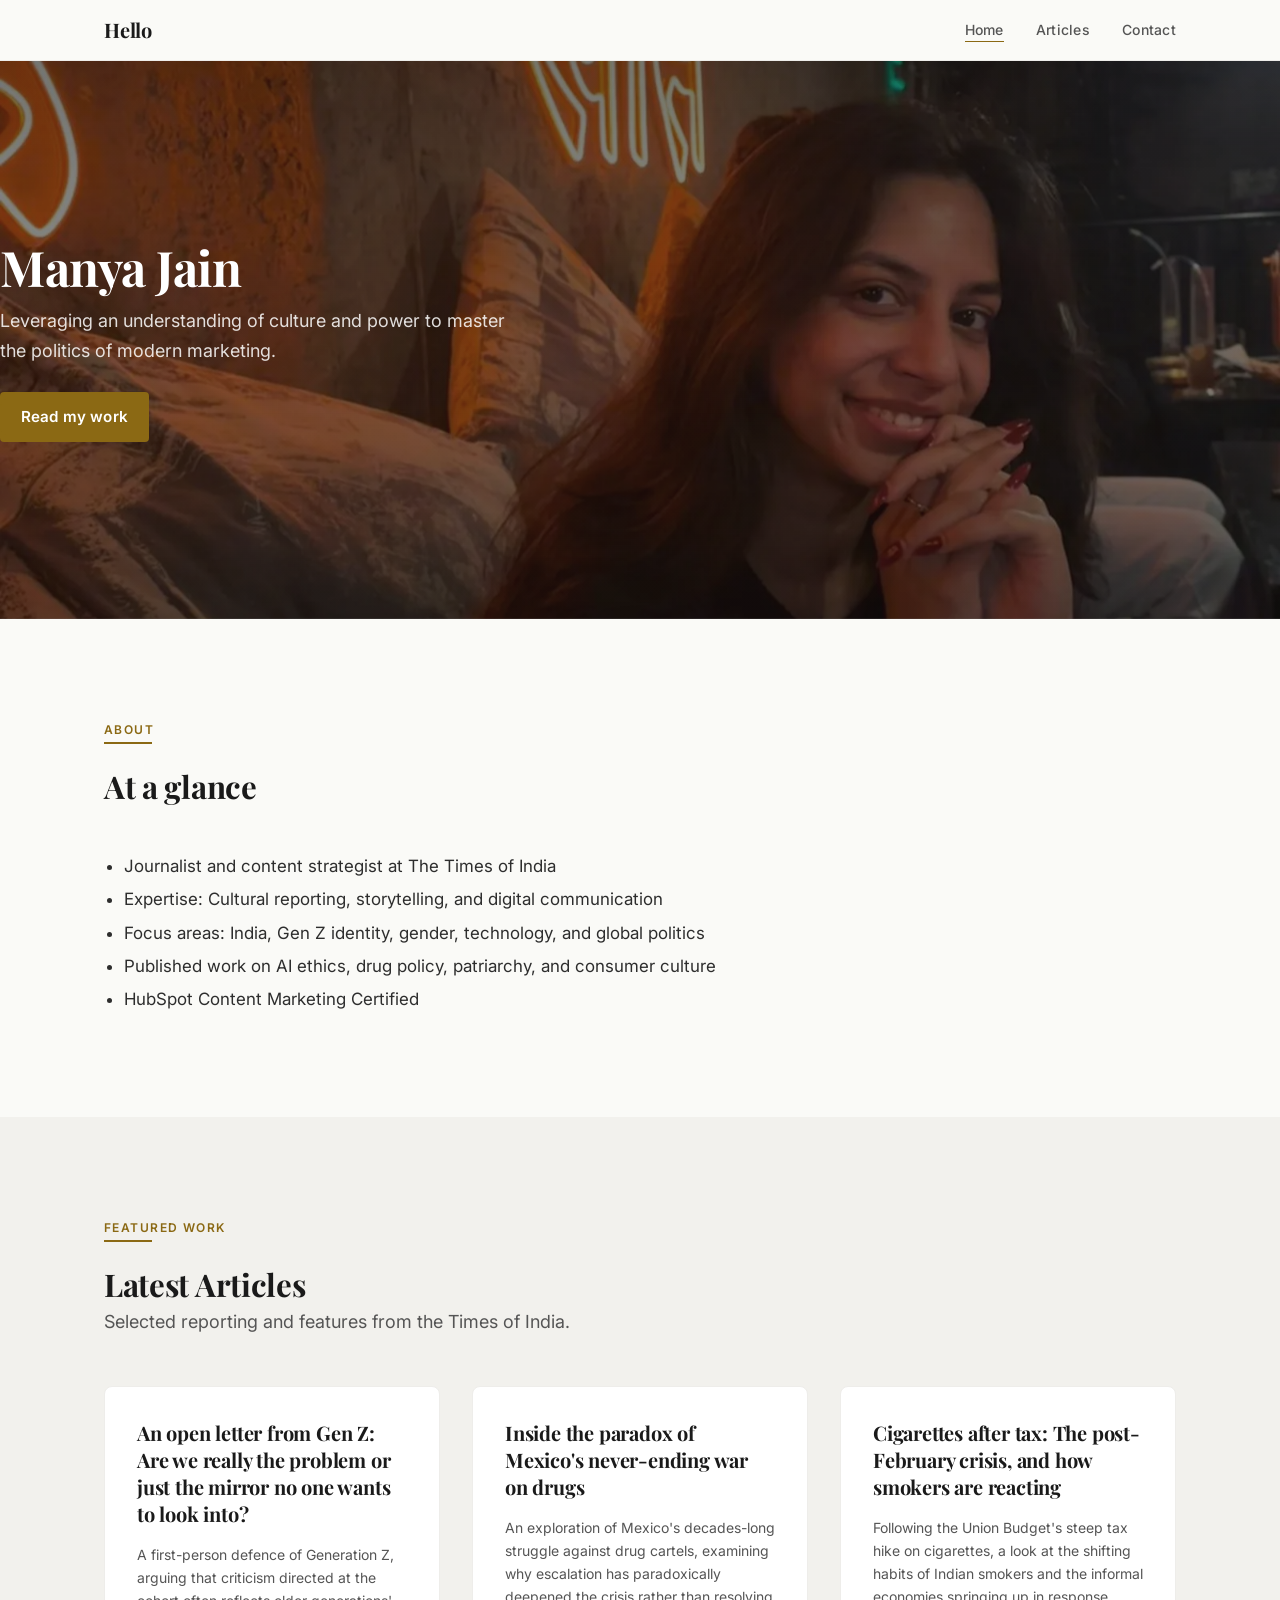
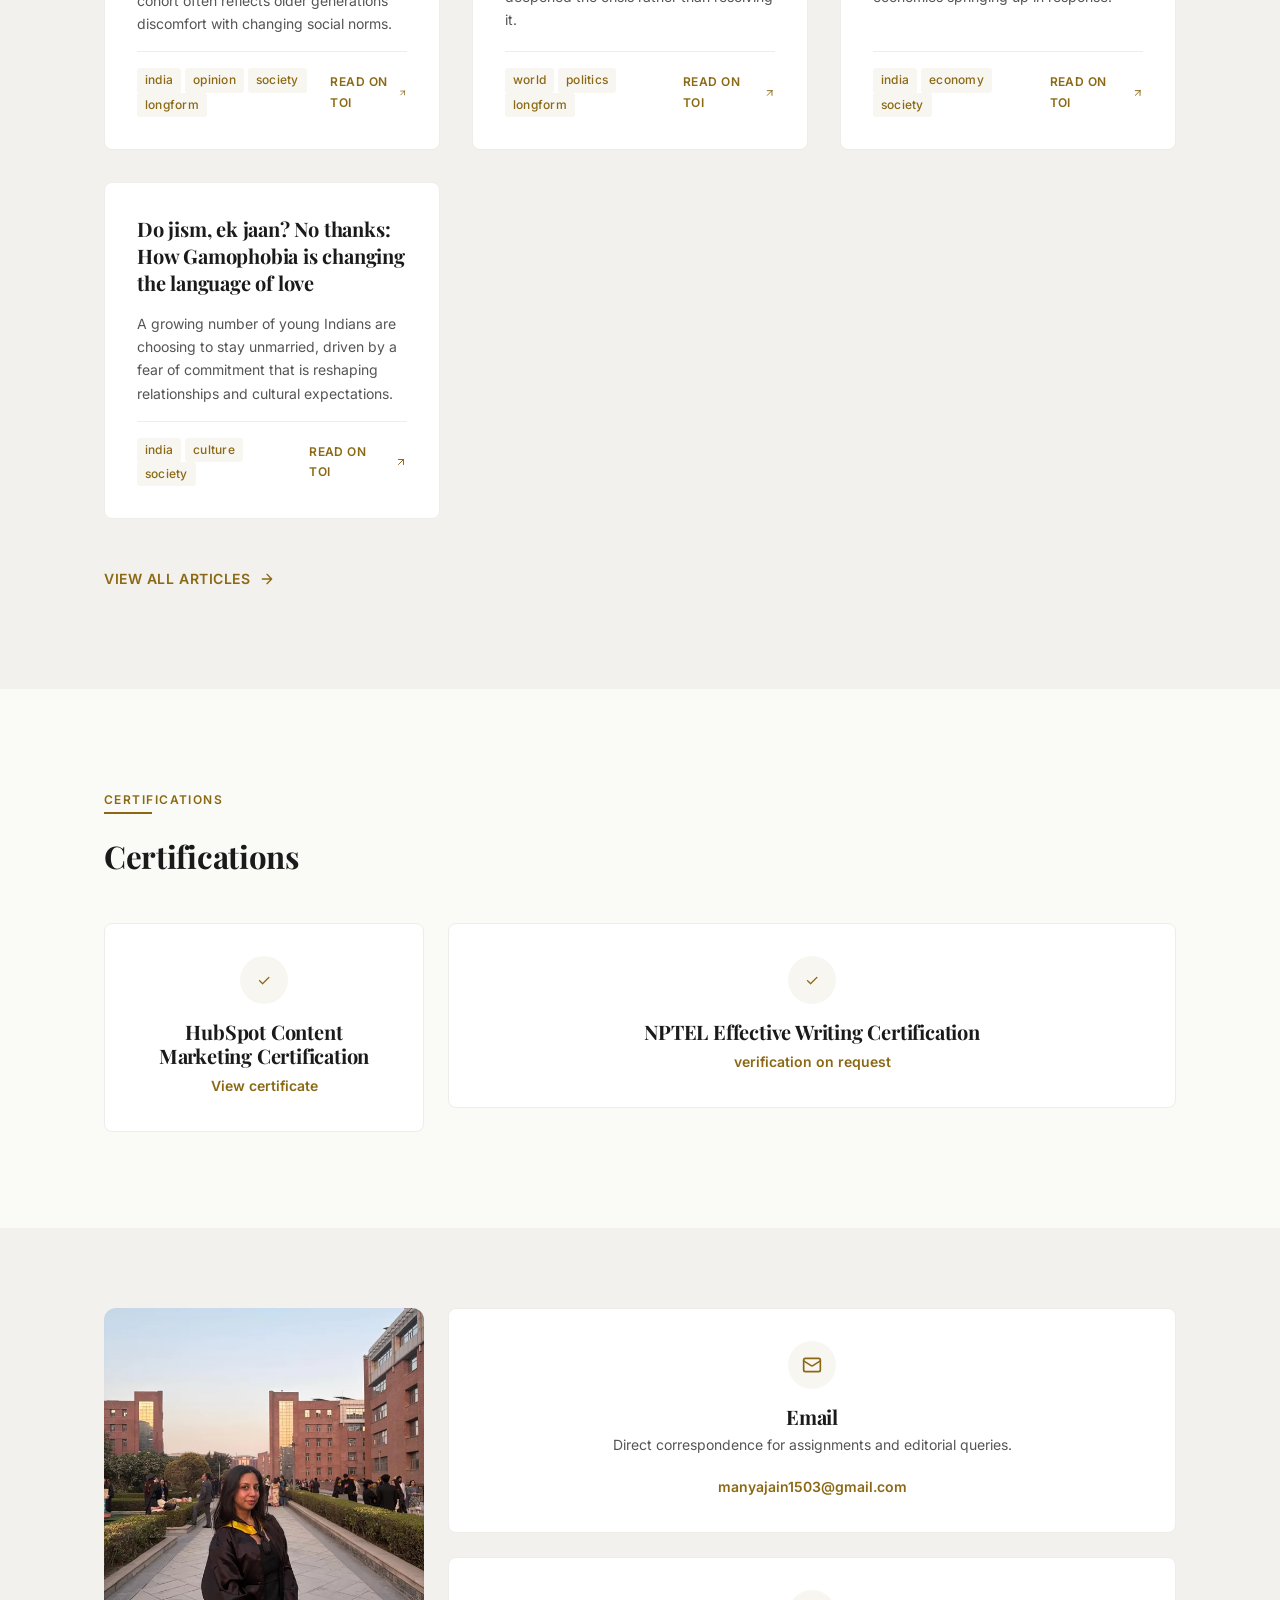
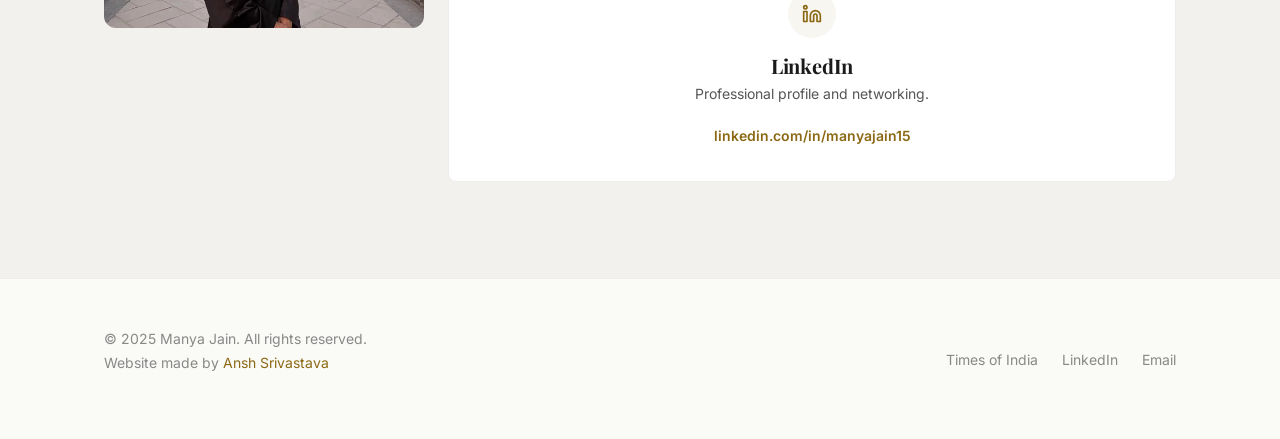
==== commit 626e51c5: "Fix mobile hero CTA size and restore hero image face visibility" ====
--- a/index.html
+++ b/index.html
@@ -85,7 +85,7 @@
       <h1>Manya Jain</h1>
       <p class="lead">Leveraging an understanding of culture and power to master the politics of modern marketing.</p>
       <div class="hero-cta">
-        <a class="btn btn-primary" href="#articles">Read my work</a>
+        <a class="btn btn-primary hero-cta-btn" href="#articles">Read my work</a>
       </div>
     </div>
   </section>
--- a/styles.css
+++ b/styles.css
@@ -976,3 +976,112 @@
   :root { --hero-focus: 30% 50%; }
   .hero img.hero-img, .hero .hero-image { object-position: var(--hero-focus); }
 }
+
+/* ============================================
+   MOBILE HERO CTA SIZE TUNING — PATCH
+   Purpose: make the hero CTA much smaller on phones
+   File: styles.css — append this block at EOF
+   ============================================ */
+
+@media (max-width: 480px) {
+  /* target the hero CTA specifically (very specific selector to override other rules) */
+  .hero .hero-inner .btn,
+  .hero .hero-inner .btn.btn-primary,
+  .hero .hero-inner .btn-primary,
+  .hero .hero-inner a.btn {
+    /* font and padding small for mobile */
+    font-size: 0.85rem !important;        /* smaller readable text */
+    padding: 6px 12px !important;        /* tight horizontal padding */
+    line-height: 1.1 !important;
+    min-width: 100px !important;         /* compact button width */
+    max-width: calc(100% - 48px) !important;
+    display: inline-block !important;
+    white-space: nowrap !important;
+    box-sizing: border-box !important;
+    border-radius: 8px !important;
+  }
+
+  /* further reduce visual footprint if button uses uppercase or large letter-spacing */
+  .hero .hero-inner .btn,
+  .hero .hero-inner .btn-primary {
+    text-transform: none !important;
+    letter-spacing: 0 !important;
+    font-weight: 600 !important;
+  }
+
+  /* ensure hero CTA doesn't push too far; tighten margins */
+  .hero .hero-cta {
+    margin-top: 10px !important;
+    margin-bottom: 6px !important;
+  }
+
+  /* small view: slightly reduce hero-inner vertical padding to keep content compact */
+  .hero-inner {
+    padding-top: 20px !important;
+    padding-bottom: 20px !important;
+  }
+}
+
+/* =============================
+   HERO CTA � size tuning (mobile + desktop)
+   Purpose: make the hero CTA much smaller on mobile,
+            slightly smaller on desktop; keep text case
+   ============================= */
+
+/* Base: slightly reduce CTA on all viewports so desktop is less bulky */
+.hero-cta {
+  /* keep the visual container but reduce internal padding slightly */
+  padding: 6px 0;            /* container padding � small */
+  display: inline-block;
+  margin-top: 0.75rem;
+}
+.hero-cta .btn,
+.hero-cta a.btn {
+  /* ensure the button itself becomes more compact */
+  padding: 10px 20px !important;
+  font-size: 0.95rem !important;      /* slightly smaller on desktop */
+  line-height: 1.1;
+  max-width: 280px;
+  width: auto;
+  text-transform: none !important;    /* preserve the written case (use HTML text for capitalization) */
+  letter-spacing: 0.01em;
+  border-radius: 6px;
+  display: inline-block;
+  box-sizing: border-box;
+}
+
+/* Mobile: make the CTA notably smaller and full-width with comfortable margins */
+@media (max-width: 480px) {
+  .hero-cta {
+    display: block;
+    padding: 0;                 /* remove extra container padding */
+    margin: 1rem 0 0 0;
+    text-align: left;           /* keep button aligned left like in screenshots */
+    max-width: 68%;             /* leave space so it doesn't span entire width */
+  }
+  .hero-cta .btn,
+  .hero-cta a.btn {
+    width: 100%;
+    max-width: none;
+    padding: 8px 14px !important;  /* SMALLER on mobile */
+    font-size: 0.95rem !important; /* ensure readable but smaller */
+    border-radius: 6px;
+  }
+
+  /* ensure hero inner area doesn't make the CTA feel cramped */
+  .hero-inner { padding-top: 36px; padding-bottom: 22px; }
+
+  /* nudge hero heading text a little to preserve balance */
+  .hero-inner h1 { font-size: 2.2rem; }
+  .hero-inner .lead { font-size: 1rem; max-width: 90%; }
+}
+
+/* Optional: a tiny desktop tweak for very large screens so the CTA doesn't dominate */
+@media (min-width: 1200px) {
+  .hero-cta .btn,
+  .hero-cta a.btn {
+    padding: 9px 20px;
+    font-size: 1rem;
+  }
+}
+
